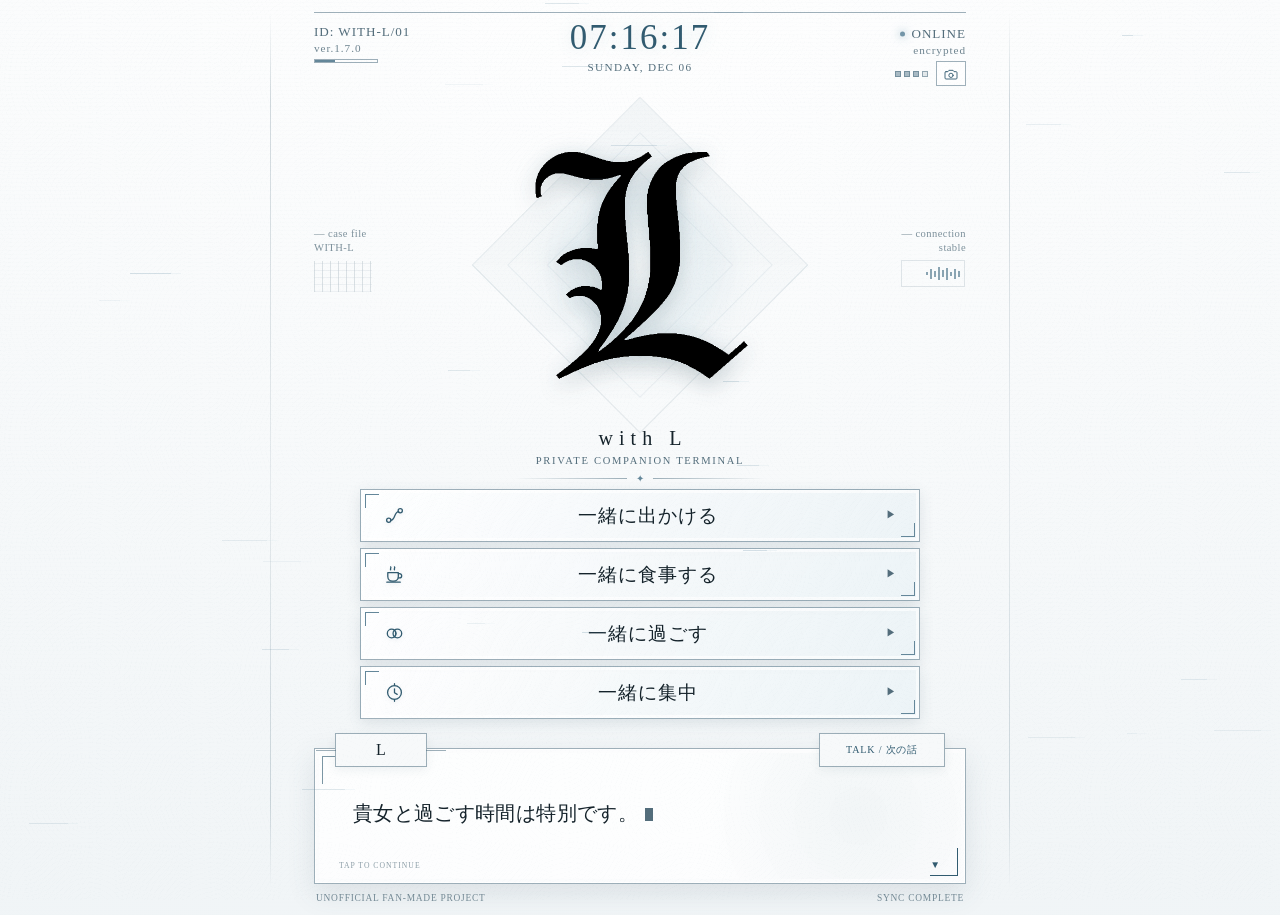
==== index.html @ 4ac09bef "Update index.html" ====
<!DOCTYPE html>
<html lang="ja">
<head>
  <meta charset="UTF-8">
  <meta name="viewport" content="width=device-width, initial-scale=1, viewport-fit=cover">
  <meta name="theme-color" content="#f5f7f8">

  <title>with L</title>
  <meta
    name="description"
    content="Lと一緒に出かけ、食事し、集中し、静かな時間を過ごすための非公式ファンメイドWebアプリです。"
  >

  <link rel="apple-touch-icon" href="./apple-touch-icon.png">
  <link rel="icon" type="image/png" href="./apple-touch-icon.png">
  <link rel="stylesheet" href="./style.css">
</head>

<body>
  <div class="screen-noise" aria-hidden="true"></div>
  <div class="scan-line" aria-hidden="true"></div>
  <div class="glitch-particles" id="glitchParticles" aria-hidden="true"></div>

  <main class="app-shell">
    <header class="top-hud" aria-label="端末情報">
      <div class="hud-block hud-left">
        <p class="hud-main">ID: WITH-L/01</p>
        <p class="hud-sub">ver.1.7.0</p>
        <div class="mini-meter" aria-hidden="true"><span></span></div>
      </div>

      <div class="clock-block">
        <time id="clock" class="clock">--:--:--</time>
        <p id="date" class="date">----</p>
      </div>

      <div class="hud-block hud-right">
        <p class="hud-main status-online">ONLINE</p>
        <p class="hud-sub">encrypted</p>
        <div class="hud-tools">
          <div class="signal-bars" aria-hidden="true">
            <span></span><span></span><span></span><span></span>
          </div>

          <button
            id="photoModeButton"
            class="photo-launch-button"
            type="button"
            aria-label="撮影用画面を開く"
            title="PHOTO MODE"
          >
            <svg viewBox="0 0 24 24" aria-hidden="true">
              <path d="M4.5 8.5h3l1.4-2h6.2l1.4 2h3a1.5 1.5 0 0 1 1.5 1.5v8a1.5 1.5 0 0 1-1.5 1.5h-15A1.5 1.5 0 0 1 3 18v-8a1.5 1.5 0 0 1 1.5-1.5Z"></path>
              <circle cx="12" cy="14" r="3.2"></circle>
            </svg>
          </button>
        </div>
      </div>
    </header>

    <section class="hero" aria-labelledby="appTitle">
      <div class="side-data left-data" aria-hidden="true">
        <p>case file</p>
        <strong>WITH-L</strong>
        <div class="data-grid"></div>
      </div>

      <div class="logo-stage">
        <div class="logo-diamond" aria-hidden="true"></div>
        <div class="logo-glow" aria-hidden="true"></div>

        <img
          id="lLogo"
          class="l-logo"
          src="./l-logo.png"
          alt="Lのロゴ"
          draggable="false"
        >

        <div class="logo-slice slice-one" aria-hidden="true"></div>
        <div class="logo-slice slice-two" aria-hidden="true"></div>
      </div>

      <div class="side-data right-data" aria-hidden="true">
        <p>connection</p>
        <strong>stable</strong>
        <div class="waveform">
          <i></i><i></i><i></i><i></i><i></i>
          <i></i><i></i><i></i><i></i>
        </div>
      </div>

      <h1 id="appTitle">with L</h1>
      <p class="tagline">PRIVATE COMPANION TERMINAL</p>

      <div class="ornament" aria-hidden="true">
        <span></span><b>✦</b><span></span>
      </div>
    </section>

    <section id="menuPanel" class="menu-panel" aria-label="過ごし方を選ぶ">
      <button class="mode-button" type="button" data-mode="outing">
        <span class="mode-icon" aria-hidden="true">
          <svg viewBox="0 0 24 24">
            <circle cx="6" cy="17" r="2.2"></circle>
            <path d="M8.2 17c4.8 0 3.2-9 8.2-9"></path>
            <circle cx="18" cy="7" r="2.2"></circle>
          </svg>
        </span>
        <span class="mode-label">一緒に出かける</span>
        <span class="mode-arrow" aria-hidden="true">▶</span>
      </button>

      <button class="mode-button" type="button" data-mode="meal">
        <span class="mode-icon" aria-hidden="true">
          <svg viewBox="0 0 24 24">
            <path d="M5 10h11v4.2A4.8 4.8 0 0 1 11.2 19H9.8A4.8 4.8 0 0 1 5 14.2Z"></path>
            <path d="M16 11h1.2a2.3 2.3 0 0 1 0 4.6H16"></path>
            <path d="M8 7c-1-1.1 1-1.8 0-3"></path>
            <path d="M12 7c-1-1.1 1-1.8 0-3"></path>
            <path d="M4 20h14"></path>
          </svg>
        </span>
        <span class="mode-label">一緒に食事する</span>
        <span class="mode-arrow" aria-hidden="true">▶</span>
      </button>

      <button class="mode-button" type="button" data-mode="together">
        <span class="mode-icon" aria-hidden="true">
          <svg viewBox="0 0 24 24">
            <circle cx="9" cy="12" r="4.5"></circle>
            <circle cx="15" cy="12" r="4.5"></circle>
            <path d="M11.5 8.3a4.5 4.5 0 0 1 0 7.4"></path>
          </svg>
        </span>
        <span class="mode-label">一緒に過ごす</span>
        <span class="mode-arrow" aria-hidden="true">▶</span>
      </button>

      <button class="mode-button" type="button" data-mode="focus">
        <span class="mode-icon" aria-hidden="true">
          <svg viewBox="0 0 24 24">
            <circle cx="12" cy="12" r="7.2"></circle>
            <path d="M12 8.2v4.1l2.8 1.7"></path>
            <path d="M12 2.8v2M12 19.2v2"></path>
          </svg>
        </span>
        <span class="mode-label">一緒に集中</span>
        <span class="mode-arrow" aria-hidden="true">▶</span>
      </button>
    </section>

    <section id="modePanel" class="mode-panel" aria-live="polite" hidden>
      <div class="mode-heading">
        <button
          id="backButton"
          class="back-button"
          type="button"
          aria-label="最初の画面へ戻る"
        >←</button>

        <div>
          <p id="modeCode" class="mode-code">SESSION</p>
          <h2 id="modeTitle">一緒に過ごす</h2>
        </div>

        <div class="elapsed-wrap">
          <span>ELAPSED</span>
          <time id="elapsedTime">00:00</time>
        </div>
      </div>

      <div id="actionButtons" class="action-grid"></div>

      <section id="focusScreen" class="focus-screen" aria-label="ポモドーロタイマー" hidden>
        <div class="focus-status">
          <span id="focusPhaseLabel">FOCUS SESSION</span>
          <span id="focusCycleLabel">CYCLE 1 / 4</span>
        </div>

        <div class="focus-cycle-dots" aria-hidden="true">
          <i></i><i></i><i></i><i></i>
        </div>

        <div class="focus-time-block">
          <time id="focusTime" datetime="PT25M">25:00</time>
          <span id="focusIntervalLabel">WORK INTERVAL</span>
        </div>

        <div class="focus-progress" aria-hidden="true">
          <span id="focusProgressBar"></span>
        </div>

        <div class="focus-controls">
          <button id="focusStartButton" class="focus-control focus-control-primary" type="button">
            START
          </button>
          <button id="focusResetButton" class="focus-control" type="button">
            RESET
          </button>
        </div>

        <p class="focus-note">25 MIN FOCUS / 5 MIN BREAK</p>
      </section>
    </section>

    <section id="dialogueWindow" class="dialogue-window" aria-live="polite">
      <div class="speaker-tab">L</div>

      <button
        id="talkButton"
        class="talk-button"
        type="button"
        aria-label="Lの次の話を聞く"
      >
        TALK / 次の話
      </button>

      <button
        id="dialogueButton"
        class="dialogue-content"
        type="button"
        aria-label="メッセージを進める"
      >
        <span id="messageText" class="message-text"></span>
        <span id="typingCursor" class="typing-cursor" aria-hidden="true"></span>
        <span class="tap-hint" aria-hidden="true">TAP TO CONTINUE</span>
        <span class="next-indicator" aria-hidden="true">▼</span>
      </button>
    </section>

    <footer class="footer-note">
      <span>UNOFFICIAL FAN-MADE PROJECT</span>
      <span id="syncText">SYNC COMPLETE</span>
    </footer>
  </main>


  <section
    id="photoScreen"
    class="photo-screen"
    role="dialog"
    aria-modal="true"
    aria-label="撮影用画面"
    hidden
  >
    <div class="photo-grain" aria-hidden="true"></div>

    <header class="photo-topbar photo-ui">
      <button
        id="photoCloseButton"
        class="photo-icon-button"
        type="button"
        aria-label="撮影用画面を閉じる"
      >
        <svg viewBox="0 0 24 24" aria-hidden="true">
          <path d="M6 6l12 12M18 6 6 18"></path>
        </svg>
      </button>

      <div class="photo-session-meta">
        <p>PHOTO SESSION</p>
      </div>

      <button
        id="photoThemeButton"
        class="photo-theme-button"
        type="button"
        aria-pressed="false"
      >
        <span id="photoThemeLabel">DARK</span>
      </button>
    </header>

    <div id="photoStage" class="photo-stage">
      <span class="photo-corner photo-corner-tl" aria-hidden="true"></span>
      <span class="photo-corner photo-corner-tr" aria-hidden="true"></span>
      <span class="photo-corner photo-corner-bl" aria-hidden="true"></span>
      <span class="photo-corner photo-corner-br" aria-hidden="true"></span>

      <p class="photo-record-code">WITH-L / VISUAL RECORD</p>

      <div id="photoDateStamp" class="photo-date-stamp" hidden>
        <time id="photoStampDate" class="photo-stamp-date">----</time>
        <time id="photoStampTime" class="photo-stamp-time">--:--:--</time>
      </div>

      <div class="photo-logo-stage">
        <div class="photo-logo-halo" aria-hidden="true"></div>
        <div class="photo-logo-diamond" aria-hidden="true"></div>

        <img
          class="photo-logo"
          src="./l-logo.png"
          alt="Lのロゴ"
          draggable="false"
        >
      </div>

      <h2 class="photo-title">with L</h2>
      <p class="photo-subtitle">PRIVATE COMPANION TERMINAL</p>

      <p id="photoMessage" class="photo-message" hidden></p>

      <div class="photo-record-footer" aria-hidden="true">
        <span>SUBJECT: L</span>
        <span>CONNECTION: STABLE</span>
      </div>
    </div>

    <div id="photoControls" class="photo-controls photo-ui">
      <div class="photo-view-switch" aria-label="撮影表示を切り替える">
        <button
          class="photo-view-button is-active"
          type="button"
          data-photo-view="logo"
          aria-pressed="true"
        >
          LOGO
        </button>

        <button
          class="photo-view-button"
          type="button"
          data-photo-view="message"
          aria-pressed="false"
        >
          MESSAGE
        </button>

        <button
          id="photoDateToggleButton"
          class="photo-view-button"
          type="button"
          aria-pressed="false"
          aria-label="撮影画面の日時表示を切り替える"
        >
          DATE
        </button>
      </div>

      <p>画面をタップすると操作表示を切り替えます</p>
    </div>
  </section>

  <script src="./script.js"></script>
</body>
</html>
---- style.css ----
:root {
  --bg: #f3f6f7;
  --surface: rgba(255, 255, 255, 0.82);
  --ink: #15232b;
  --muted: #536d7b;
  --line: rgba(72, 105, 123, 0.52);
  --line-soft: rgba(72, 105, 123, 0.20);
  --accent: #64879a;
  --accent-dark: #315b70;
  --shadow: rgba(47, 75, 89, 0.16);
  --safe-top: env(safe-area-inset-top, 0px);
  --safe-bottom: env(safe-area-inset-bottom, 0px);
  --font-ui:
    "Avenir Next",
    "Helvetica Neue",
    -apple-system,
    BlinkMacSystemFont,
    "Hiragino Kaku Gothic ProN",
    "Hiragino Sans",
    sans-serif;
  --font-jp:
    "Hiragino Mincho ProN",
    "Yu Mincho",
    "YuMincho",
    "Noto Serif JP",
    serif;
  --font-display:
    "Times New Roman",
    "Baskerville",
    Georgia,
    serif;
}

* {
  box-sizing: border-box;
}

html {
  min-height: 100%;
  background: var(--bg);
}

body {
  min-width: 320px;
  min-height: 100vh;
  min-height: 100dvh;
  margin: 0;
  overflow-x: hidden;
  color: var(--ink);
  background:
    linear-gradient(rgba(255, 255, 255, 0.70), rgba(241, 245, 247, 0.88)),
    repeating-linear-gradient(
      0deg,
      rgba(65, 103, 123, 0.035) 0,
      rgba(65, 103, 123, 0.035) 1px,
      transparent 1px,
      transparent 4px
    ),
    radial-gradient(
      circle at 50% 25%,
      #ffffff 0,
      #f7f9fa 44%,
      #edf2f4 100%
    );
  font-family: var(--font-jp);
  font-weight: 400;
  font-synthesis: none;
  font-kerning: normal;
  font-feature-settings: "palt" 1;
  -webkit-font-smoothing: antialiased;
  text-rendering: optimizeLegibility;
  -webkit-tap-highlight-color: transparent;
}

button {
  color: inherit;
  font: inherit;
}

button:focus-visible {
  outline: 2px solid var(--accent-dark);
  outline-offset: 3px;
}

[hidden] {
  display: none !important;
}

.screen-noise,
.scan-line,
.glitch-particles {
  position: fixed;
  inset: 0;
  z-index: 20;
  pointer-events: none;
}

.screen-noise {
  opacity: 0.16;
  mix-blend-mode: multiply;
  background-image:
    repeating-radial-gradient(
      circle at 20% 30%,
      rgba(50, 91, 111, 0.08) 0 0.4px,
      transparent 0.5px 4px
    ),
    repeating-radial-gradient(
      circle at 75% 65%,
      rgba(50, 91, 111, 0.06) 0 0.5px,
      transparent 0.6px 5px
    );
  background-size: 90px 90px, 120px 120px;
  animation: noiseShift 0.22s steps(2) infinite;
}

.scan-line {
  top: -22vh;
  bottom: auto;
  height: 18vh;
  opacity: 0.14;
  background: linear-gradient(
    to bottom,
    transparent,
    rgba(92, 131, 151, 0.04) 20%,
    rgba(92, 131, 151, 0.18) 52%,
    rgba(255, 255, 255, 0.38) 58%,
    transparent
  );
  animation: scan 8s linear infinite;
}

.glitch-particles span {
  position: absolute;
  top: var(--y);
  left: var(--x);
  width: var(--w);
  height: 1px;
  opacity: var(--o);
  background: rgba(81, 127, 151, 0.72);
  box-shadow: 10px 0 rgba(178, 208, 219, 0.52);
  animation: particleFlicker var(--d) steps(2) infinite;
}

.app-shell {
  position: relative;
  z-index: 1;
  display: flex;
  flex-direction: column;
  width: min(100%, 720px);
  min-height: 100vh;
  min-height: 100dvh;
  margin: 0 auto;
  padding:
    calc(12px + var(--safe-top))
    clamp(14px, 4vw, 34px)
    calc(12px + var(--safe-bottom));
}

.app-shell::before,
.app-shell::after {
  content: "";
  position: fixed;
  top: 12px;
  bottom: 12px;
  width: 1px;
  opacity: 0.46;
  background: linear-gradient(
    to bottom,
    transparent,
    var(--line) 10%,
    var(--line-soft) 55%,
    var(--line) 90%,
    transparent
  );
}

.app-shell::before {
  left: max(8px, calc(50% - 370px));
}

.app-shell::after {
  right: max(8px, calc(50% - 370px));
}

.top-hud {
  position: relative;
  display: grid;
  grid-template-columns: 1fr auto 1fr;
  align-items: start;
  gap: 10px;
  flex: 0 0 auto;
  padding: 3px 0 8px;
  border-top: 1px solid var(--line);
  font-family: var(--font-display);
}

.hud-block {
  padding-top: 8px;
  color: var(--muted);
  letter-spacing: 0.06em;
}

.hud-right {
  text-align: right;
}

.hud-main,
.hud-sub,
.date,
.tagline,
.mode-code {
  margin: 0;
}

.hud-main {
  font-size: clamp(0.67rem, 2.5vw, 0.82rem);
}

.hud-sub {
  margin-top: 2px;
  font-size: clamp(0.57rem, 2vw, 0.70rem);
  opacity: 0.84;
}

.status-online {
  position: relative;
  display: inline-block;
}

.status-online::before {
  content: "";
  position: absolute;
  top: 50%;
  left: -11px;
  width: 5px;
  height: 5px;
  border-radius: 50%;
  background: #7395a8;
  box-shadow: 0 0 8px rgba(91, 142, 169, 0.8);
  transform: translateY(-50%);
  animation: onlinePulse 1.8s ease-in-out infinite;
}

.mini-meter {
  width: 64px;
  height: 4px;
  margin-top: 5px;
  border: 1px solid var(--line);
}

.mini-meter span {
  display: block;
  width: 32%;
  height: 100%;
  background: var(--accent);
  animation: meterMove 4s ease-in-out infinite alternate;
}

.signal-bars {
  display: flex;
  justify-content: flex-end;
  gap: 3px;
  margin-top: 5px;
}

.signal-bars span {
  width: 6px;
  height: 6px;
  border: 1px solid var(--line);
  background: rgba(99, 129, 145, 0.16);
}

.signal-bars span:nth-child(-n + 3) {
  background: rgba(84, 120, 140, 0.50);
}

.clock-block {
  padding-top: 5px;
  color: var(--accent-dark);
  text-align: center;
}

.clock {
  display: block;
  font-size: clamp(1.42rem, 6.5vw, 2.18rem);
  font-variant-numeric: tabular-nums;
  letter-spacing: 0.06em;
  line-height: 1;
  text-shadow: 0 0 15px rgba(105, 148, 168, 0.22);
}

.date {
  margin-top: 5px;
  color: var(--muted);
  font-size: clamp(0.55rem, 2vw, 0.70rem);
  letter-spacing: 0.12em;
}

.hero {
  position: relative;
  flex: 0 0 auto;
  padding: 1px 0 5px;
  text-align: center;
}

.logo-stage {
  position: relative;
  display: grid;
  place-items: center;
  width: min(68vw, 340px);
  aspect-ratio: 1 / 1;
  margin: 0 auto;
}

.logo-diamond {
  position: absolute;
  width: 70%;
  height: 70%;
  border: 1px solid rgba(100, 134, 151, 0.14);
  background: linear-gradient(
    135deg,
    rgba(130, 159, 173, 0.08),
    rgba(255, 255, 255, 0.06)
  );
  transform: rotate(45deg);
  animation: diamondFloat 9s ease-in-out infinite;
}

.logo-diamond::before,
.logo-diamond::after {
  content: "";
  position: absolute;
  inset: 10%;
  border: 1px solid rgba(100, 134, 151, 0.09);
}

.logo-diamond::after {
  inset: 22%;
}

.logo-glow {
  position: absolute;
  width: 62%;
  height: 62%;
  border-radius: 50%;
  background: radial-gradient(
    circle,
    rgba(255, 255, 255, 0.96),
    rgba(191, 214, 224, 0.28) 45%,
    transparent 72%
  );
  filter: blur(12px);
  animation: glowPulse 4.8s ease-in-out infinite;
}

.l-logo {
  position: relative;
  z-index: 3;
  display: block;
  width: 74%;
  max-height: 74%;
  object-fit: contain;
  filter:
    drop-shadow(0 10px 11px rgba(43, 58, 66, 0.15))
    drop-shadow(0 0 10px rgba(113, 148, 167, 0.18));
  user-select: none;
  animation: logoFloat 6s ease-in-out infinite;
}

.logo-stage::before,
.logo-stage::after {
  content: "";
  position: absolute;
  z-index: 5;
  left: 13%;
  right: 13%;
  height: 2px;
  opacity: 0;
  background: linear-gradient(
    to right,
    transparent,
    rgba(92, 135, 157, 0.6) 18%,
    rgba(255, 255, 255, 0.9) 55%,
    rgba(92, 135, 157, 0.4) 80%,
    transparent
  );
  animation: logoGlitch 7s steps(1) infinite;
}

.logo-stage::before {
  top: 38%;
}

.logo-stage::after {
  top: 61%;
  animation-delay: 1.1s;
}

.logo-slice {
  position: absolute;
  z-index: 6;
  left: 18%;
  right: 18%;
  height: 7px;
  opacity: 0;
  background: rgba(206, 226, 234, 0.38);
  mix-blend-mode: multiply;
}

.slice-one {
  top: 43%;
  animation: sliceGlitch 6.4s steps(1) infinite;
}

.slice-two {
  top: 57%;
  animation: sliceGlitch 8.2s steps(1) 1.8s infinite;
}

.hero h1 {
  margin: -8px 0 0;
  color: var(--ink);
  font-family: var(--font-display);
  font-size: clamp(1.02rem, 4.1vw, 1.25rem);
  font-weight: 400;
  letter-spacing: 0.30em;
  text-indent: 0.30em;
}

.tagline {
  margin-top: 5px;
  color: var(--muted);
  font-family: var(--font-display);
  font-size: clamp(0.55rem, 2vw, 0.66rem);
  letter-spacing: 0.16em;
}

.ornament {
  display: flex;
  align-items: center;
  justify-content: center;
  gap: 9px;
  width: min(62%, 250px);
  margin: 7px auto 0;
  color: var(--accent);
}

.ornament span {
  flex: 1;
  height: 1px;
  background: linear-gradient(to right, transparent, var(--line));
}

.ornament span:last-child {
  background: linear-gradient(to left, transparent, var(--line));
}

.ornament b {
  font-size: 0.62rem;
  font-weight: 400;
}

.side-data {
  position: absolute;
  top: 34%;
  z-index: 4;
  color: var(--muted);
  font-family: var(--font-display);
  font-size: clamp(0.55rem, 1.7vw, 0.66rem);
  letter-spacing: 0.04em;
  text-align: left;
  opacity: 0.75;
}

.side-data p,
.side-data strong {
  margin: 0;
}

.side-data p::before {
  content: "— ";
}

.side-data strong {
  display: block;
  margin-top: 3px;
  font-weight: 400;
}

.left-data {
  left: 0;
}

.right-data {
  right: 0;
  text-align: right;
}

.data-grid {
  width: 58px;
  height: 31px;
  margin-top: 8px;
  opacity: 0.46;
  background:
    repeating-linear-gradient(
      90deg,
      var(--line) 0 1px,
      transparent 1px 8px
    ),
    repeating-linear-gradient(
      0deg,
      var(--line-soft) 0 1px,
      transparent 1px 7px
    );
}

.waveform {
  display: flex;
  align-items: center;
  justify-content: flex-end;
  gap: 2px;
  width: 64px;
  height: 27px;
  margin-top: 7px;
  padding: 4px;
  border: 1px solid var(--line-soft);
}

.waveform i {
  display: block;
  width: 2px;
  height: var(--h, 40%);
  background: var(--accent);
  animation: wave 1.8s ease-in-out infinite alternate;
}

.waveform i:nth-child(1) { --h: 18%; animation-delay: -0.8s; }
.waveform i:nth-child(2) { --h: 62%; animation-delay: -0.4s; }
.waveform i:nth-child(3) { --h: 35%; animation-delay: -1.2s; }
.waveform i:nth-child(4) { --h: 78%; animation-delay: -0.2s; }
.waveform i:nth-child(5) { --h: 42%; animation-delay: -1.5s; }
.waveform i:nth-child(6) { --h: 70%; animation-delay: -0.7s; }
.waveform i:nth-child(7) { --h: 26%; animation-delay: -1.1s; }
.waveform i:nth-child(8) { --h: 58%; animation-delay: -0.5s; }
.waveform i:nth-child(9) { --h: 32%; animation-delay: -1.4s; }

.menu-panel,
.mode-panel {
  width: min(100%, 560px);
  margin: 0 auto 10px;
}

.mode-button {
  position: relative;
  display: grid;
  grid-template-columns: 36px 1fr 20px;
  align-items: center;
  width: 100%;
  min-height: 53px;
  margin: 0 0 6px;
  padding: 8px 18px;
  overflow: hidden;
  color: var(--ink);
  border: 1px solid var(--line);
  background: linear-gradient(
    120deg,
    rgba(255, 255, 255, 0.88),
    rgba(234, 242, 246, 0.78)
  );
  box-shadow:
    0 4px 14px rgba(47, 75, 89, 0.12),
    inset 0 0 0 3px rgba(255, 255, 255, 0.60);
  cursor: pointer;
  transition:
    transform 180ms ease,
    border-color 180ms ease,
    box-shadow 180ms ease,
    background 180ms ease;
}

.mode-button::before,
.mode-button::after,
.action-button::before,
.action-button::after {
  content: "";
  position: absolute;
  width: 13px;
  height: 13px;
  pointer-events: none;
}

.mode-button::before,
.action-button::before {
  top: 4px;
  left: 4px;
  border-top: 1px solid var(--accent);
  border-left: 1px solid var(--accent);
}

.mode-button::after,
.action-button::after {
  right: 4px;
  bottom: 4px;
  border-right: 1px solid var(--accent);
  border-bottom: 1px solid var(--accent);
}

.mode-button:hover,
.mode-button:active {
  border-color: var(--accent-dark);
  background: linear-gradient(
    120deg,
    rgba(255, 255, 255, 0.98),
    rgba(221, 236, 243, 0.92)
  );
  box-shadow:
    0 7px 22px rgba(52, 85, 101, 0.18),
    inset 0 0 0 3px rgba(255, 255, 255, 0.75);
  transform: translateY(-1px);
}

.mode-button:active {
  transform: translateY(0);
}

.mode-icon {
  display: grid;
  place-items: center;
  width: 30px;
  height: 30px;
  color: var(--accent-dark);
}

.mode-icon svg {
  width: 23px;
  height: 23px;
  overflow: visible;
  fill: none;
  stroke: currentColor;
  stroke-width: 1.35;
  stroke-linecap: round;
  stroke-linejoin: round;
  vector-effect: non-scaling-stroke;
  filter: drop-shadow(0 1px 2px rgba(67, 101, 118, 0.12));
  transition:
    transform 180ms ease,
    opacity 180ms ease;
}

.mode-button:hover .mode-icon svg {
  opacity: 0.92;
  transform: translateY(-1px) scale(1.04);
}

.mode-label {
  font-family: var(--font-jp);
  font-size: clamp(1.02rem, 3.9vw, 1.18rem);
  font-weight: 400;
  letter-spacing: 0.055em;
}

.mode-arrow {
  color: var(--muted);
  font-size: 0.60rem;
  transition: transform 180ms ease;
}

.mode-button:hover .mode-arrow {
  transform: translateX(3px);
}

.mode-panel {
  animation: panelIn 260ms ease both;
}

.mode-heading {
  display: grid;
  grid-template-columns: 40px 1fr auto;
  align-items: center;
  gap: 10px;
  margin-bottom: 9px;
  padding: 8px 0 9px;
  border-top: 1px solid var(--line);
  border-bottom: 1px solid var(--line-soft);
}

.mode-heading h2 {
  margin: 2px 0 0;
  font-family: var(--font-jp);
  font-size: clamp(1.04rem, 4vw, 1.28rem);
  font-weight: 400;
  letter-spacing: 0.065em;
}

.mode-code {
  color: var(--muted);
  font-family: var(--font-display);
  font-size: 0.55rem;
  letter-spacing: 0.15em;
}

.back-button {
  width: 36px;
  height: 36px;
  color: var(--accent-dark);
  border: 1px solid var(--line);
  background: rgba(255, 255, 255, 0.72);
  cursor: pointer;
}

.elapsed-wrap {
  color: var(--muted);
  text-align: right;
}

.elapsed-wrap span,
.elapsed-wrap time {
  display: block;
}

.elapsed-wrap span {
  font-family: var(--font-display);
  font-size: 0.49rem;
  letter-spacing: 0.14em;
}

.elapsed-wrap time {
  margin-top: 3px;
  color: var(--accent-dark);
  font-family: var(--font-ui);
  font-size: 0.88rem;
  font-variant-numeric: tabular-nums;
  font-weight: 400;
  letter-spacing: 0.05em;
}

.action-grid {
  display: grid;
  grid-template-columns: repeat(2, minmax(0, 1fr));
  gap: 7px;
}

.action-button {
  position: relative;
  min-height: 48px;
  padding: 8px 9px;
  color: var(--ink);
  border: 1px solid var(--line-soft);
  background: rgba(255, 255, 255, 0.76);
  box-shadow: 0 4px 12px rgba(72, 99, 114, 0.08);
  font-family: var(--font-jp);
  font-size: clamp(0.86rem, 3.25vw, 1rem);
  font-weight: 400;
  line-height: 1.45;
  letter-spacing: 0.025em;
  cursor: pointer;
  transition:
    border-color 160ms ease,
    background 160ms ease,
    transform 160ms ease;
}

.action-button:hover,
.action-button:active {
  border-color: var(--accent);
  background: rgba(226, 239, 245, 0.94);
  transform: translateY(-1px);
}

.action-button.is-wide {
  grid-column: 1 / -1;
}

.dialogue-window {
  position: relative;
  flex: 0 0 auto;
  width: min(100%, 660px);
  min-height: 136px;
  margin: 13px auto 7px;
  padding: 4px;
  border: 1px solid var(--line);
  background: rgba(255, 255, 255, 0.70);
  box-shadow:
    0 9px 26px rgba(69, 94, 108, 0.13),
    inset 0 0 0 1px rgba(255, 255, 255, 0.80);
}

.dialogue-window::before,
.dialogue-window::after {
  content: "";
  position: absolute;
  width: 27px;
  height: 27px;
  pointer-events: none;
}

.dialogue-window::before {
  top: 7px;
  left: 7px;
  border-top: 1px solid var(--accent-dark);
  border-left: 1px solid var(--accent-dark);
}

.dialogue-window::after {
  right: 7px;
  bottom: 7px;
  border-right: 1px solid var(--accent-dark);
  border-bottom: 1px solid var(--accent-dark);
}

.speaker-tab,
.talk-button {
  position: absolute;
  z-index: 3;
  top: -16px;
  display: grid;
  place-items: center;
  height: 34px;
  color: var(--ink);
  border: 1px solid var(--line);
  background: #f7f9fa;
  box-shadow: 0 3px 9px rgba(60, 89, 104, 0.08);
}

.speaker-tab {
  left: 20px;
  width: 92px;
  font-family: var(--font-display);
  font-size: 1rem;
  letter-spacing: 0.20em;
  text-indent: 0.20em;
}

.talk-button {
  right: 20px;
  min-width: 126px;
  padding: 0 13px;
  color: var(--accent-dark);
  font-family: var(--font-display);
  font-size: 0.63rem;
  letter-spacing: 0.08em;
  cursor: pointer;
}

.talk-button:hover,
.talk-button:active {
  border-color: var(--accent-dark);
  background: #eaf2f6;
}

.speaker-tab::before,
.speaker-tab::after {
  content: "";
  position: absolute;
  top: 50%;
  width: 20px;
  height: 1px;
  background: var(--line);
}

.speaker-tab::before {
  left: -20px;
}

.speaker-tab::after {
  right: -20px;
}

.dialogue-content {
  position: relative;
  display: block;
  width: 100%;
  min-height: 126px;
  padding: 29px 34px 33px;
  color: var(--ink);
  border: 0;
  background:
    radial-gradient(
      circle at 84% 50%,
      rgba(124, 156, 171, 0.09),
      transparent 28%
    ),
    rgba(255, 255, 255, 0.36);
  text-align: left;
  cursor: pointer;
}

.message-text {
  font-family: var(--font-jp);
  font-size: clamp(1.06rem, 4.25vw, 1.24rem);
  font-weight: 400;
  line-height: 1.78;
  letter-spacing: 0.018em;
  overflow-wrap: anywhere;
}

.typing-cursor {
  display: inline-block;
  width: 0.50em;
  height: 0.84em;
  margin-left: 0.20em;
  background: var(--muted);
  vertical-align: -0.05em;
  animation: cursorBlink 0.82s steps(1) infinite;
}

.tap-hint {
  position: absolute;
  left: 20px;
  bottom: 9px;
  color: var(--muted);
  font-family: var(--font-display);
  font-size: 0.48rem;
  letter-spacing: 0.13em;
  opacity: 0.66;
}

.next-indicator {
  position: absolute;
  right: 21px;
  bottom: 9px;
  color: var(--accent-dark);
  font-size: 0.62rem;
  animation: indicatorBounce 1.5s ease-in-out infinite;
}

.footer-note {
  display: flex;
  justify-content: space-between;
  gap: 14px;
  flex: 0 0 auto;
  padding: 2px 2px 0;
  color: var(--muted);
  font-family: var(--font-display);
  font-size: clamp(0.47rem, 1.7vw, 0.59rem);
  letter-spacing: 0.08em;
  opacity: 0.78;
}

.is-glitching .l-logo {
  animation: logoHardGlitch 160ms steps(2) 1;
}

.is-glitching .dialogue-window {
  transform: translateX(1px);
  filter: contrast(1.04);
}

@keyframes noiseShift {
  0% { transform: translate(0, 0); }
  25% { transform: translate(1px, -1px); }
  50% { transform: translate(-1px, 1px); }
  75% { transform: translate(1px, 1px); }
  100% { transform: translate(0, 0); }
}

@keyframes scan {
  from { transform: translateY(0); }
  to { transform: translateY(128vh); }
}

@keyframes particleFlicker {
  0%, 14%, 55%, 100% {
    opacity: var(--o);
    transform: translateX(0);
  }
  15% {
    opacity: 0;
  }
  57% {
    opacity: calc(var(--o) * 0.25);
    transform: translateX(5px);
  }
}

@keyframes onlinePulse {
  0%, 100% {
    opacity: 0.45;
    transform: translateY(-50%) scale(0.8);
  }
  50% {
    opacity: 1;
    transform: translateY(-50%) scale(1.12);
  }
}

@keyframes meterMove {
  from { width: 20%; }
  to { width: 78%; }
}

@keyframes diamondFloat {
  0%, 100% {
    opacity: 0.68;
    transform: rotate(45deg) scale(0.98);
  }
  50% {
    opacity: 1;
    transform: rotate(45deg) scale(1.025);
  }
}

@keyframes glowPulse {
  0%, 100% {
    opacity: 0.55;
    transform: scale(0.92);
  }
  50% {
    opacity: 0.92;
    transform: scale(1.08);
  }
}

@keyframes logoFloat {
  0%, 100% { transform: translateY(0); }
  50% { transform: translateY(-5px); }
}

@keyframes logoGlitch {
  0%, 91%, 94%, 100% {
    opacity: 0;
    transform: translateX(0);
  }
  92% {
    opacity: 0.8;
    transform: translateX(-9px);
  }
  93% {
    opacity: 0.28;
    transform: translateX(10px);
  }
}

@keyframes sliceGlitch {
  0%, 84%, 87%, 100% {
    opacity: 0;
    transform: translateX(0);
  }
  85% {
    opacity: 0.9;
    transform: translateX(13px);
  }
  86% {
    opacity: 0.32;
    transform: translateX(-8px);
  }
}

@keyframes wave {
  from {
    opacity: 0.38;
    transform: scaleY(0.5);
  }
  to {
    opacity: 0.9;
    transform: scaleY(1);
  }
}

@keyframes panelIn {
  from {
    opacity: 0;
    transform: translateY(7px);
  }
  to {
    opacity: 1;
    transform: translateY(0);
  }
}

@keyframes cursorBlink {
  0%, 46% { opacity: 0.85; }
  47%, 100% { opacity: 0; }
}

@keyframes indicatorBounce {
  0%, 100% {
    opacity: 0.45;
    transform: translateY(0);
  }
  50% {
    opacity: 0.9;
    transform: translateY(3px);
  }
}

@keyframes logoHardGlitch {
  0% {
    transform: translate(0, 0);
    filter: drop-shadow(-3px 0 rgba(93, 153, 181, 0.36));
  }
  34% {
    transform: translate(-4px, 1px);
  }
  67% {
    transform: translate(4px, -1px);
    filter: drop-shadow(3px 0 rgba(163, 198, 213, 0.5));
  }
  100% {
    transform: translate(0, 0);
  }
}

@media (max-width: 600px) {
  .app-shell {
    padding-left: 13px;
    padding-right: 13px;
  }

  .logo-stage {
    width: min(66vw, 285px);
  }

  .side-data {
    top: 38%;
    opacity: 0.52;
  }

  .dialogue-content {
    padding-right: 23px;
    padding-left: 23px;
  }

  .mode-button {
    padding-right: 14px;
    padding-left: 14px;
  }
}

@media (max-width: 430px) {
  .hud-main {
    letter-spacing: 0.02em;
  }

  .clock {
    letter-spacing: 0.03em;
  }

  .side-data {
    display: none;
  }

  .action-grid {
    grid-template-columns: repeat(2, minmax(0, 1fr));
  }

  .action-button.is-wide {
    grid-column: 1 / -1;
  }

  .talk-button {
    right: 14px;
    min-width: 116px;
    padding: 0 9px;
  }

  .speaker-tab {
    left: 14px;
    width: 74px;
  }

  .footer-note {
    gap: 8px;
    font-size: 0.47rem;
  }
}

@media (max-width: 600px) and (max-height: 760px) {
  .app-shell {
    padding-top: calc(7px + var(--safe-top));
    padding-bottom: calc(7px + var(--safe-bottom));
  }

  .top-hud {
    padding-bottom: 4px;
  }

  .hud-block {
    padding-top: 5px;
  }

  .mini-meter,
  .signal-bars,
  .date {
    display: none;
  }

  .clock {
    font-size: clamp(1.25rem, 6vw, 1.62rem);
  }

  .hero {
    padding: 1px 0 4px;
  }

  .logo-stage {
    width: min(51vw, 215px);
  }

  .hero h1 {
    font-size: 0.95rem;
  }

  .tagline {
    margin-top: 3px;
    font-size: 0.50rem;
  }

  .ornament {
    margin-top: 4px;
  }

  .menu-panel,
  .mode-panel {
    margin-bottom: 5px;
  }

  .mode-button {
    min-height: 47px;
    margin-bottom: 5px;
    padding-top: 6px;
    padding-bottom: 6px;
  }

  .mode-label {
    font-size: 0.98rem;
  }

  .mode-heading {
    margin-bottom: 6px;
    padding-top: 5px;
    padding-bottom: 6px;
  }

  .action-button {
    min-height: 42px;
    padding: 6px 7px;
    font-size: 0.84rem;
  }

  .dialogue-window {
    min-height: 114px;
    margin-top: 11px;
    margin-bottom: 4px;
  }

  .dialogue-content {
    min-height: 104px;
    padding-top: 26px;
    padding-bottom: 26px;
  }

  .message-text {
    font-size: 1rem;
    line-height: 1.62;
  }

  .footer-note {
    display: none;
  }
}

@media (max-width: 360px) {
  .talk-button {
    min-width: 104px;
    font-size: 0.56rem;
  }

  .mode-label {
    font-size: 0.97rem;
    letter-spacing: 0.035em;
  }

  .message-text {
    font-size: 1rem;
  }
}



/* ========================================
   PHOTO MODE
======================================== */

body.photo-mode-active {
  overflow: hidden;
}

.hud-tools {
  display: flex;
  align-items: center;
  justify-content: flex-end;
  gap: 8px;
  margin-top: 5px;
}

.hud-tools .signal-bars {
  margin-top: 0;
}

.photo-launch-button {
  display: grid;
  place-items: center;
  width: 30px;
  height: 25px;
  padding: 0;
  color: var(--accent-dark);
  border: 1px solid var(--line);
  background: rgba(255, 255, 255, 0.58);
  cursor: pointer;
  transition:
    color 160ms ease,
    border-color 160ms ease,
    background 160ms ease,
    transform 160ms ease;
}

.photo-launch-button:hover,
.photo-launch-button:active {
  color: var(--ink);
  border-color: var(--accent-dark);
  background: rgba(229, 239, 244, 0.92);
  transform: translateY(-1px);
}

.photo-launch-button svg {
  width: 16px;
  height: 16px;
  fill: none;
  stroke: currentColor;
  stroke-width: 1.35;
  stroke-linecap: round;
  stroke-linejoin: round;
}

.photo-screen {
  --photo-bg: #f5f7f8;
  --photo-bg-soft: rgba(255, 255, 255, 0.78);
  --photo-ink: #16242c;
  --photo-muted: #627c8a;
  --photo-line: rgba(69, 106, 125, 0.50);
  --photo-line-soft: rgba(69, 106, 125, 0.18);

  position: fixed;
  inset: 0;
  z-index: 100;
  display: flex;
  flex-direction: column;
  min-width: 320px;
  min-height: 100vh;
  min-height: 100dvh;
  padding:
    calc(14px + var(--safe-top))
    clamp(14px, 4vw, 34px)
    calc(15px + var(--safe-bottom));
  overflow: hidden;
  color: var(--photo-ink);
  background:
    linear-gradient(
      rgba(255, 255, 255, 0.68),
      rgba(239, 244, 246, 0.82)
    ),
    repeating-linear-gradient(
      0deg,
      rgba(70, 108, 127, 0.04) 0,
      rgba(70, 108, 127, 0.04) 1px,
      transparent 1px,
      transparent 5px
    ),
    radial-gradient(
      circle at 50% 44%,
      #ffffff 0,
      #f7f9fa 38%,
      #edf2f4 100%
    );
  opacity: 0;
  transform: scale(1.012);
  transition:
    opacity 220ms ease,
    transform 260ms ease,
    background 240ms ease,
    color 240ms ease;
  isolation: isolate;
  touch-action: manipulation;
}

.photo-screen.is-open {
  opacity: 1;
  transform: scale(1);
}

.photo-screen.is-dark {
  --photo-bg: #090c0e;
  --photo-bg-soft: rgba(12, 17, 20, 0.82);
  --photo-ink: #eef4f6;
  --photo-muted: #92a9b5;
  --photo-line: rgba(158, 190, 205, 0.54);
  --photo-line-soft: rgba(158, 190, 205, 0.18);

  background:
    linear-gradient(
      rgba(6, 9, 11, 0.78),
      rgba(10, 14, 17, 0.90)
    ),
    repeating-linear-gradient(
      0deg,
      rgba(171, 204, 219, 0.045) 0,
      rgba(171, 204, 219, 0.045) 1px,
      transparent 1px,
      transparent 5px
    ),
    radial-gradient(
      circle at 50% 44%,
      #1d272c 0,
      #10171a 40%,
      #07090a 100%
    );
}

.photo-grain {
  position: absolute;
  inset: 0;
  z-index: -1;
  opacity: 0.17;
  pointer-events: none;
  mix-blend-mode: multiply;
  background-image:
    repeating-radial-gradient(
      circle at 25% 35%,
      rgba(61, 98, 117, 0.10) 0 0.4px,
      transparent 0.5px 4px
    ),
    repeating-radial-gradient(
      circle at 72% 68%,
      rgba(61, 98, 117, 0.07) 0 0.5px,
      transparent 0.6px 5px
    );
  background-size: 95px 95px, 125px 125px;
}

.photo-screen.is-dark .photo-grain {
  opacity: 0.23;
  mix-blend-mode: screen;
}

.photo-ui {
  transition:
    opacity 220ms ease,
    transform 220ms ease;
}

.photo-screen.controls-hidden .photo-ui {
  opacity: 0;
  pointer-events: none;
}

.photo-screen.controls-hidden .photo-topbar {
  transform: translateY(-12px);
}

.photo-screen.controls-hidden .photo-controls {
  transform: translateY(12px);
}

.photo-topbar {
  position: relative;
  z-index: 4;
  display: grid;
  grid-template-columns: 42px 1fr 64px;
  align-items: center;
  gap: 10px;
  flex: 0 0 auto;
  min-height: 46px;
  padding-bottom: 8px;
  border-bottom: 1px solid var(--photo-line-soft);
}

.photo-icon-button,
.photo-theme-button,
.photo-view-button {
  color: var(--photo-ink);
  border: 1px solid var(--photo-line);
  background: var(--photo-bg-soft);
  cursor: pointer;
  transition:
    border-color 160ms ease,
    background 160ms ease,
    transform 160ms ease;
}

.photo-icon-button:hover,
.photo-icon-button:active,
.photo-theme-button:hover,
.photo-theme-button:active,
.photo-view-button:hover,
.photo-view-button:active {
  border-color: var(--photo-ink);
  background: rgba(215, 229, 235, 0.76);
  transform: translateY(-1px);
}

.photo-screen.is-dark .photo-icon-button:hover,
.photo-screen.is-dark .photo-icon-button:active,
.photo-screen.is-dark .photo-theme-button:hover,
.photo-screen.is-dark .photo-theme-button:active,
.photo-screen.is-dark .photo-view-button:hover,
.photo-screen.is-dark .photo-view-button:active {
  background: rgba(112, 145, 160, 0.22);
}

.photo-icon-button {
  display: grid;
  place-items: center;
  width: 38px;
  height: 36px;
  padding: 0;
}

.photo-icon-button svg {
  width: 18px;
  height: 18px;
  fill: none;
  stroke: currentColor;
  stroke-width: 1.35;
  stroke-linecap: round;
}

.photo-session-meta {
  text-align: center;
}

.photo-session-meta p {
  margin: 0;
  font-family: var(--font-display);
  font-size: clamp(0.64rem, 2.5vw, 0.78rem);
  letter-spacing: 0.20em;
}

.photo-session-meta div {
  display: flex;
  justify-content: center;
  gap: 9px;
  color: var(--photo-muted);
  font-family: var(--font-display);
  font-size: clamp(0.54rem, 2vw, 0.66rem);
  letter-spacing: 0.10em;
}

.photo-theme-button {
  justify-self: end;
  width: 60px;
  height: 32px;
  padding: 0 7px;
  font-family: var(--font-display);
  font-size: 0.62rem;
  letter-spacing: 0.12em;
}

.photo-stage {
  position: relative;
  display: flex;
  flex: 1 1 auto;
  flex-direction: column;
  align-items: center;
  justify-content: center;
  min-height: 0;
  margin: 10px 0;
  padding: clamp(22px, 5vh, 48px) 18px;
  border: 1px solid var(--photo-line-soft);
  text-align: center;
}

.photo-stage::before,
.photo-stage::after {
  content: "";
  position: absolute;
  left: 8%;
  right: 8%;
  height: 1px;
  background: linear-gradient(
    to right,
    transparent,
    var(--photo-line-soft),
    transparent
  );
}

.photo-stage::before {
  top: 13%;
}

.photo-stage::after {
  bottom: 13%;
}

.photo-corner {
  position: absolute;
  width: 34px;
  height: 34px;
  pointer-events: none;
}

.photo-corner-tl {
  top: 8px;
  left: 8px;
  border-top: 1px solid var(--photo-line);
  border-left: 1px solid var(--photo-line);
}

.photo-corner-tr {
  top: 8px;
  right: 8px;
  border-top: 1px solid var(--photo-line);
  border-right: 1px solid var(--photo-line);
}

.photo-corner-bl {
  bottom: 8px;
  left: 8px;
  border-bottom: 1px solid var(--photo-line);
  border-left: 1px solid var(--photo-line);
}

.photo-corner-br {
  right: 8px;
  bottom: 8px;
  border-right: 1px solid var(--photo-line);
  border-bottom: 1px solid var(--photo-line);
}

.photo-record-code {
  position: absolute;
  top: 14px;
  left: 50%;
  margin: 0;
  color: var(--photo-muted);
  font-family: var(--font-display);
  font-size: clamp(0.48rem, 1.8vw, 0.60rem);
  letter-spacing: 0.18em;
  transform: translateX(-50%);
  white-space: nowrap;
}



.photo-date-stamp {
  position: relative;
  z-index: 3;
  display: flex;
  flex: 0 0 auto;
  flex-direction: column;
  align-items: center;
  justify-content: center;
  min-height: 56px;
  margin: 4px 0 -8px;
  color: var(--photo-ink);
  font-family: var(--font-display);
  line-height: 1;
  text-align: center;
  text-shadow: 0 0 16px rgba(99, 139, 159, 0.16);
  animation: photoDateEnter 260ms ease both;
}

.photo-date-stamp::before,
.photo-date-stamp::after {
  content: "";
  position: absolute;
  top: 50%;
  width: clamp(38px, 11vw, 90px);
  height: 1px;
  background: linear-gradient(
    to right,
    transparent,
    var(--photo-line)
  );
}

.photo-date-stamp::before {
  right: calc(100% + 15px);
}

.photo-date-stamp::after {
  left: calc(100% + 15px);
  transform: scaleX(-1);
}

.photo-stamp-date,
.photo-stamp-time {
  display: block;
  font-variant-numeric: tabular-nums;
}

.photo-stamp-date {
  color: var(--photo-muted);
  font-size: clamp(0.58rem, 2.3vw, 0.76rem);
  letter-spacing: 0.15em;
}

.photo-stamp-time {
  margin-top: 6px;
  font-size: clamp(1.40rem, 6.2vw, 2.15rem);
  letter-spacing: 0.10em;
}

.photo-screen.is-date-visible .photo-logo-stage {
  width: min(76vw, 520px);
}

.photo-screen.is-message.is-date-visible .photo-logo-stage {
  width: min(58vw, 390px);
}


.photo-logo-stage {
  position: relative;
  display: grid;
  place-items: center;
  width: min(82vw, 560px);
  max-height: 58vh;
  aspect-ratio: 1 / 1;
  transition:
    width 260ms ease,
    transform 260ms ease;
}

.photo-logo-halo {
  position: absolute;
  width: 72%;
  height: 72%;
  border-radius: 50%;
  background: radial-gradient(
    circle,
    rgba(255, 255, 255, 0.96),
    rgba(184, 211, 223, 0.28) 46%,
    transparent 72%
  );
  filter: blur(16px);
}

.photo-screen.is-dark .photo-logo-halo {
  background: radial-gradient(
    circle,
    rgba(103, 140, 158, 0.18),
    rgba(54, 84, 98, 0.10) 46%,
    transparent 72%
  );
}

.photo-logo-diamond {
  position: absolute;
  width: 67%;
  height: 67%;
  border: 1px solid var(--photo-line-soft);
  transform: rotate(45deg);
}

.photo-logo-diamond::before,
.photo-logo-diamond::after {
  content: "";
  position: absolute;
  inset: 12%;
  border: 1px solid var(--photo-line-soft);
}

.photo-logo-diamond::after {
  inset: 26%;
}

.photo-logo {
  position: relative;
  z-index: 2;
  width: 78%;
  max-height: 78%;
  object-fit: contain;
  user-select: none;
  mix-blend-mode: multiply;
  filter:
    drop-shadow(0 16px 20px rgba(30, 46, 55, 0.16))
    drop-shadow(0 0 11px rgba(104, 143, 163, 0.18));
  animation: photoLogoEnter 520ms cubic-bezier(.22, .76, .34, 1) both;
}

.photo-screen.is-dark .photo-logo {
  mix-blend-mode: screen;
  filter:
    invert(1)
    brightness(1.35)
    drop-shadow(0 16px 23px rgba(0, 0, 0, 0.34))
    drop-shadow(0 0 18px rgba(125, 172, 193, 0.24));
}

.photo-title {
  margin: -2.5vh 0 0;
  font-family: var(--font-display);
  font-size: clamp(1.08rem, 4.8vw, 1.55rem);
  font-weight: 400;
  letter-spacing: 0.34em;
  text-indent: 0.34em;
}

.photo-subtitle {
  margin: 7px 0 0;
  color: var(--photo-muted);
  font-family: var(--font-display);
  font-size: clamp(0.49rem, 2vw, 0.64rem);
  letter-spacing: 0.19em;
}

.photo-message {
  width: min(90%, 580px);
  min-height: 3.4em;
  margin: 20px auto 0;
  font-family: var(--font-jp);
  font-size: clamp(1.02rem, 4.2vw, 1.32rem);
  font-weight: 400;
  line-height: 1.75;
  letter-spacing: 0.03em;
  text-wrap: balance;
}

.photo-screen.is-message .photo-logo-stage {
  width: min(64vw, 430px);
  transform: translateY(-1.5vh);
}

.photo-screen.is-message .photo-title {
  margin-top: -3.5vh;
}

.photo-record-footer {
  position: absolute;
  right: 18px;
  bottom: 14px;
  left: 18px;
  display: flex;
  justify-content: space-between;
  gap: 16px;
  color: var(--photo-muted);
  font-family: var(--font-display);
  font-size: clamp(0.45rem, 1.7vw, 0.58rem);
  letter-spacing: 0.10em;
}

.photo-controls {
  position: relative;
  z-index: 4;
  flex: 0 0 auto;
  text-align: center;
}

.photo-view-switch {
  display: grid;
  grid-template-columns: repeat(3, minmax(0, 1fr));
  width: min(100%, 430px);
  margin: 0 auto;
  border: 1px solid var(--photo-line-soft);
}

.photo-view-button {
  min-height: 38px;
  padding: 7px 12px;
  border-top: 0;
  border-bottom: 0;
  border-left: 0;
  font-family: var(--font-display);
  font-size: 0.67rem;
  letter-spacing: 0.14em;
}

.photo-view-button:last-child {
  border-right: 0;
}

.photo-view-button.is-active {
  color: var(--photo-bg);
  background: var(--photo-ink);
}

.photo-screen.is-dark .photo-view-button.is-active {
  color: #091014;
  background: #edf4f7;
}

.photo-controls > p {
  margin: 7px 0 0;
  color: var(--photo-muted);
  font-size: 0.61rem;
  letter-spacing: 0.05em;
}



@keyframes photoDateEnter {
  from {
    opacity: 0;
    transform: translateY(5px);
  }
  to {
    opacity: 1;
    transform: translateY(0);
  }
}


@keyframes photoLogoEnter {
  from {
    opacity: 0;
    transform: translateY(12px) scale(0.965);
    filter:
      blur(3px)
      drop-shadow(0 16px 20px rgba(30, 46, 55, 0.08));
  }
  to {
    opacity: 1;
    transform: translateY(0) scale(1);
  }
}

@media (max-width: 430px) {
  .photo-screen {
    padding-right: 11px;
    padding-left: 11px;
  }

  .photo-stage {
    margin-top: 7px;
    margin-bottom: 7px;
    padding-right: 12px;
    padding-left: 12px;
  }

  .photo-logo-stage {
    width: min(88vw, 390px);
  }

  .photo-screen.is-date-visible .photo-logo-stage {
    width: min(78vw, 345px);
  }

  .photo-screen.is-message.is-date-visible .photo-logo-stage {
    width: min(60vw, 265px);
  }

  .photo-date-stamp {
    margin-bottom: -5px;
  }

  .photo-screen.is-message .photo-logo-stage {
    width: min(68vw, 300px);
  }

  .photo-record-footer {
    right: 12px;
    left: 12px;
  }
}

@media (max-height: 720px) and (orientation: portrait) {
  .photo-screen {
    padding-top: calc(8px + var(--safe-top));
    padding-bottom: calc(8px + var(--safe-bottom));
  }

  .photo-topbar {
    min-height: 40px;
    padding-bottom: 5px;
  }

  .photo-stage {
    margin: 6px 0;
    padding-top: 22px;
    padding-bottom: 22px;
  }

  .photo-logo-stage {
    width: min(64vw, 270px);
    max-height: 46vh;
  }

  .photo-screen.is-message .photo-logo-stage {
    width: min(52vw, 220px);
  }

  .photo-screen.is-date-visible .photo-logo-stage {
    width: min(57vw, 240px);
  }

  .photo-screen.is-message.is-date-visible .photo-logo-stage {
    width: min(46vw, 195px);
  }

  .photo-date-stamp {
    min-height: 42px;
    margin: 0 0 -5px;
  }

  .photo-stamp-date {
    font-size: 0.52rem;
  }

  .photo-stamp-time {
    margin-top: 4px;
    font-size: 1.22rem;
  }

  .photo-title {
    margin-top: -2vh;
  }

  .photo-message {
    margin-top: 10px;
    font-size: 0.98rem;
    line-height: 1.58;
  }

  .photo-controls > p {
    display: none;
  }
}

@media (orientation: landscape) and (max-height: 560px) {
  .photo-screen {
    padding-top: calc(8px + var(--safe-top));
    padding-bottom: calc(8px + var(--safe-bottom));
  }

  .photo-stage {
    display: grid;
    grid-template-columns: minmax(180px, 0.85fr) minmax(220px, 1.15fr);
    grid-template-rows: auto auto auto;
    column-gap: 22px;
    align-content: center;
    padding: 20px 42px;
  }

  .photo-record-code {
    grid-column: 1 / -1;
  }

  .photo-date-stamp {
    grid-column: 1;
    grid-row: 1;
    min-height: 34px;
    margin: 0 0 -6px;
  }

  .photo-date-stamp::before,
  .photo-date-stamp::after {
    display: none;
  }

  .photo-stamp-date {
    font-size: 0.48rem;
  }

  .photo-stamp-time {
    margin-top: 3px;
    font-size: 1.08rem;
  }

  .photo-logo-stage {
    grid-column: 1;
    grid-row: 1 / 4;
    width: min(42vh, 300px);
    max-height: 42vh;
  }

  .photo-screen.is-date-visible .photo-logo-stage {
    grid-row: 2 / 5;
    width: min(36vh, 255px);
  }

  .photo-title,
  .photo-subtitle,
  .photo-message {
    grid-column: 2;
  }

  .photo-title {
    align-self: end;
    margin: 0;
  }

  .photo-subtitle {
    align-self: start;
  }

  .photo-message {
    align-self: start;
    width: 100%;
    margin-top: 12px;
  }

  .photo-screen.is-message .photo-logo-stage {
    width: min(38vh, 250px);
    transform: none;
  }

  .photo-screen.is-message.is-date-visible .photo-logo-stage {
    width: min(32vh, 220px);
  }

  .photo-screen.is-message .photo-title {
    margin: 0;
  }
}


@media (prefers-reduced-motion: reduce) {
  *,
  *::before,
  *::after {
    scroll-behavior: auto !important;
    animation-duration: 0.001ms !important;
    animation-iteration-count: 1 !important;
  }
}
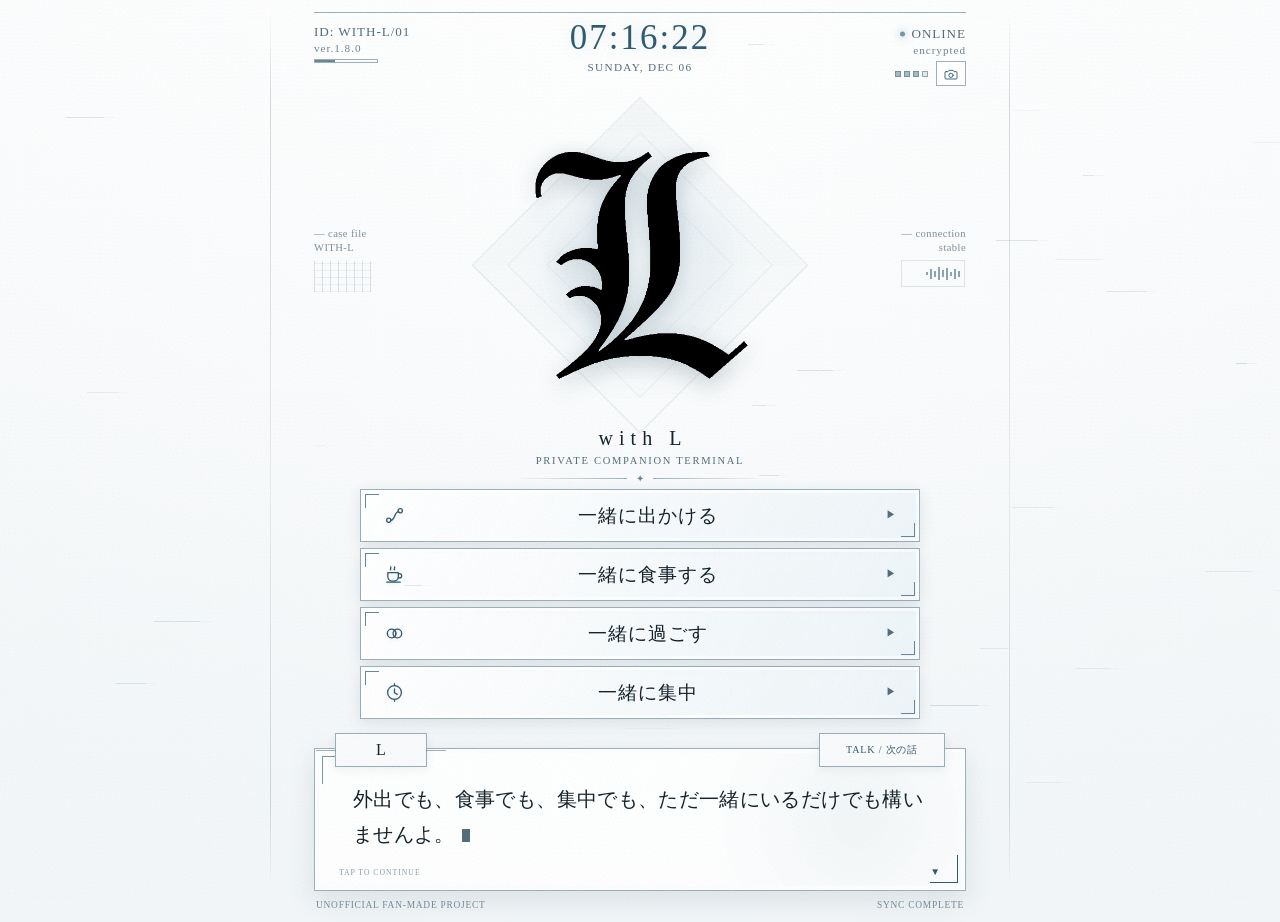
==== commit 1e399d6f: "Update index.html" ====
--- a/index.html
+++ b/index.html
@@ -25,7 +25,7 @@
     <header class="top-hud" aria-label="端末情報">
       <div class="hud-block hud-left">
         <p class="hud-main">ID: WITH-L/01</p>
-        <p class="hud-sub">ver.1.7.0</p>
+        <p class="hud-sub">ver.1.8.0</p>
         <div class="mini-meter" aria-hidden="true"><span></span></div>
       </div>
 
@@ -172,7 +172,50 @@
 
       <div id="actionButtons" class="action-grid"></div>
 
-      <section id="focusScreen" class="focus-screen" aria-label="ポモドーロタイマー" hidden>
+      <section id="focusScreen" class="focus-screen" aria-label="集中タイマー" hidden>
+        <div class="focus-type-switch" role="group" aria-label="タイマーの種類">
+          <button
+            class="focus-type-button is-active"
+            type="button"
+            data-focus-timer-mode="pomodoro"
+            aria-pressed="true"
+          >POMODORO</button>
+          <button
+            class="focus-type-button"
+            type="button"
+            data-focus-timer-mode="custom"
+            aria-pressed="false"
+          >CUSTOM</button>
+        </div>
+
+        <div id="focusCustomSetup" class="focus-custom-setup" hidden>
+          <label>
+            <span>MIN</span>
+            <input
+              id="focusCustomMinutes"
+              type="number"
+              inputmode="numeric"
+              min="0"
+              max="180"
+              value="45"
+              aria-label="カスタムタイマーの分"
+            >
+          </label>
+          <b aria-hidden="true">:</b>
+          <label>
+            <span>SEC</span>
+            <input
+              id="focusCustomSeconds"
+              type="number"
+              inputmode="numeric"
+              min="0"
+              max="59"
+              value="00"
+              aria-label="カスタムタイマーの秒"
+            >
+          </label>
+        </div>
+
         <div class="focus-status">
           <span id="focusPhaseLabel">FOCUS SESSION</span>
           <span id="focusCycleLabel">CYCLE 1 / 4</span>
@@ -200,7 +243,7 @@
           </button>
         </div>
 
-        <p class="focus-note">25 MIN FOCUS / 5 MIN BREAK</p>
+        <p id="focusNote" class="focus-note">25 MIN FOCUS / 5 MIN BREAK</p>
       </section>
     </section>
 
--- a/style.css
+++ b/style.css
@@ -771,6 +771,188 @@
   grid-column: 1 / -1;
 }
 
+.focus-screen {
+  position: relative;
+  min-height: 226px;
+  padding: 16px 18px 14px;
+  overflow: hidden;
+  border: 1px solid var(--line);
+  background:
+    linear-gradient(
+      145deg,
+      rgba(255, 255, 255, 0.86),
+      rgba(231, 240, 244, 0.72)
+    );
+  box-shadow:
+    0 8px 22px rgba(49, 76, 90, 0.10),
+    inset 0 0 0 3px rgba(255, 255, 255, 0.55);
+  animation: panelIn 260ms ease both;
+}
+
+.focus-screen::before,
+.focus-screen::after {
+  content: "";
+  position: absolute;
+  width: 28px;
+  height: 28px;
+  pointer-events: none;
+}
+
+.focus-screen::before {
+  top: 6px;
+  left: 6px;
+  border-top: 1px solid var(--accent);
+  border-left: 1px solid var(--accent);
+}
+
+.focus-screen::after {
+  right: 6px;
+  bottom: 6px;
+  border-right: 1px solid var(--accent);
+  border-bottom: 1px solid var(--accent);
+}
+
+.focus-status {
+  display: flex;
+  align-items: center;
+  justify-content: space-between;
+  gap: 14px;
+  color: var(--muted);
+  font-family: var(--font-display);
+  font-size: 0.52rem;
+  letter-spacing: 0.15em;
+}
+
+.focus-cycle-dots {
+  display: flex;
+  justify-content: center;
+  gap: 8px;
+  margin: 12px 0 5px;
+}
+
+.focus-cycle-dots i {
+  width: 18px;
+  height: 2px;
+  background: rgba(103, 135, 150, 0.18);
+  transition:
+    background 180ms ease,
+    box-shadow 180ms ease,
+    transform 180ms ease;
+}
+
+.focus-cycle-dots i.is-active {
+  background: var(--accent-dark);
+  box-shadow: 0 0 8px rgba(83, 126, 146, 0.22);
+  transform: scaleX(1.12);
+}
+
+.focus-cycle-dots i.is-complete {
+  background: rgba(83, 126, 146, 0.52);
+}
+
+.focus-time-block {
+  display: grid;
+  place-items: center;
+  min-height: 91px;
+  padding: 5px 0 7px;
+  text-align: center;
+}
+
+.focus-time-block time {
+  color: var(--accent-dark);
+  font-family: var(--font-ui);
+  font-size: clamp(3rem, 14vw, 4.65rem);
+  font-weight: 300;
+  font-variant-numeric: tabular-nums;
+  letter-spacing: 0.035em;
+  line-height: 0.95;
+  text-shadow: 0 0 16px rgba(87, 128, 147, 0.08);
+}
+
+.focus-time-block span {
+  margin-top: 8px;
+  color: var(--muted);
+  font-family: var(--font-display);
+  font-size: 0.49rem;
+  letter-spacing: 0.18em;
+}
+
+.focus-progress {
+  height: 2px;
+  margin: 2px 0 13px;
+  overflow: hidden;
+  background: rgba(103, 135, 150, 0.13);
+}
+
+.focus-progress span {
+  display: block;
+  width: 100%;
+  height: 100%;
+  background: var(--accent-dark);
+  box-shadow: 0 0 7px rgba(83, 126, 146, 0.22);
+  transform: scaleX(0);
+  transform-origin: left center;
+  transition: transform 250ms linear;
+}
+
+.focus-controls {
+  display: grid;
+  grid-template-columns: minmax(0, 1.45fr) minmax(0, 0.8fr);
+  gap: 7px;
+}
+
+.focus-control {
+  min-height: 42px;
+  color: var(--muted);
+  border: 1px solid var(--line-soft);
+  background: rgba(255, 255, 255, 0.70);
+  font-family: var(--font-display);
+  font-size: 0.61rem;
+  letter-spacing: 0.15em;
+  cursor: pointer;
+  transition:
+    color 160ms ease,
+    border-color 160ms ease,
+    background 160ms ease,
+    transform 160ms ease;
+}
+
+.focus-control:hover,
+.focus-control:active {
+  color: var(--accent-dark);
+  border-color: var(--accent);
+  background: rgba(229, 239, 244, 0.92);
+  transform: translateY(-1px);
+}
+
+.focus-control-primary {
+  color: var(--accent-dark);
+  border-color: rgba(94, 135, 153, 0.34);
+  background: rgba(225, 237, 243, 0.82);
+}
+
+.focus-note {
+  margin: 10px 0 0;
+  color: rgba(89, 117, 130, 0.68);
+  font-family: var(--font-display);
+  font-size: 0.46rem;
+  letter-spacing: 0.14em;
+  text-align: center;
+}
+
+.focus-screen.is-break .focus-time-block time {
+  opacity: 0.76;
+}
+
+.focus-screen.is-break .focus-progress span {
+  opacity: 0.66;
+}
+
+.focus-screen.is-complete .focus-time-block time {
+  font-size: clamp(2.15rem, 9vw, 3rem);
+  letter-spacing: 0.08em;
+}
+
 .dialogue-window {
   position: relative;
   flex: 0 0 auto;
@@ -1144,6 +1326,23 @@
     grid-template-columns: repeat(2, minmax(0, 1fr));
   }
 
+  .focus-screen {
+    min-height: 218px;
+    padding: 14px 14px 12px;
+  }
+
+  .focus-time-block {
+    min-height: 87px;
+  }
+
+  .focus-time-block time {
+    font-size: clamp(2.8rem, 16vw, 4rem);
+  }
+
+  .focus-controls {
+    grid-template-columns: minmax(0, 1.35fr) minmax(0, 0.85fr);
+  }
+
   .action-button.is-wide {
     grid-column: 1 / -1;
   }
@@ -1236,6 +1435,39 @@
     min-height: 42px;
     padding: 6px 7px;
     font-size: 0.84rem;
+  }
+
+  .focus-screen {
+    min-height: 196px;
+    padding-top: 11px;
+    padding-bottom: 10px;
+  }
+
+  .focus-cycle-dots {
+    margin-top: 8px;
+    margin-bottom: 2px;
+  }
+
+  .focus-time-block {
+    min-height: 72px;
+    padding-top: 2px;
+    padding-bottom: 4px;
+  }
+
+  .focus-time-block time {
+    font-size: clamp(2.55rem, 13vw, 3.55rem);
+  }
+
+  .focus-progress {
+    margin-bottom: 9px;
+  }
+
+  .focus-control {
+    min-height: 37px;
+  }
+
+  .focus-note {
+    margin-top: 7px;
   }
 
   .dialogue-window {
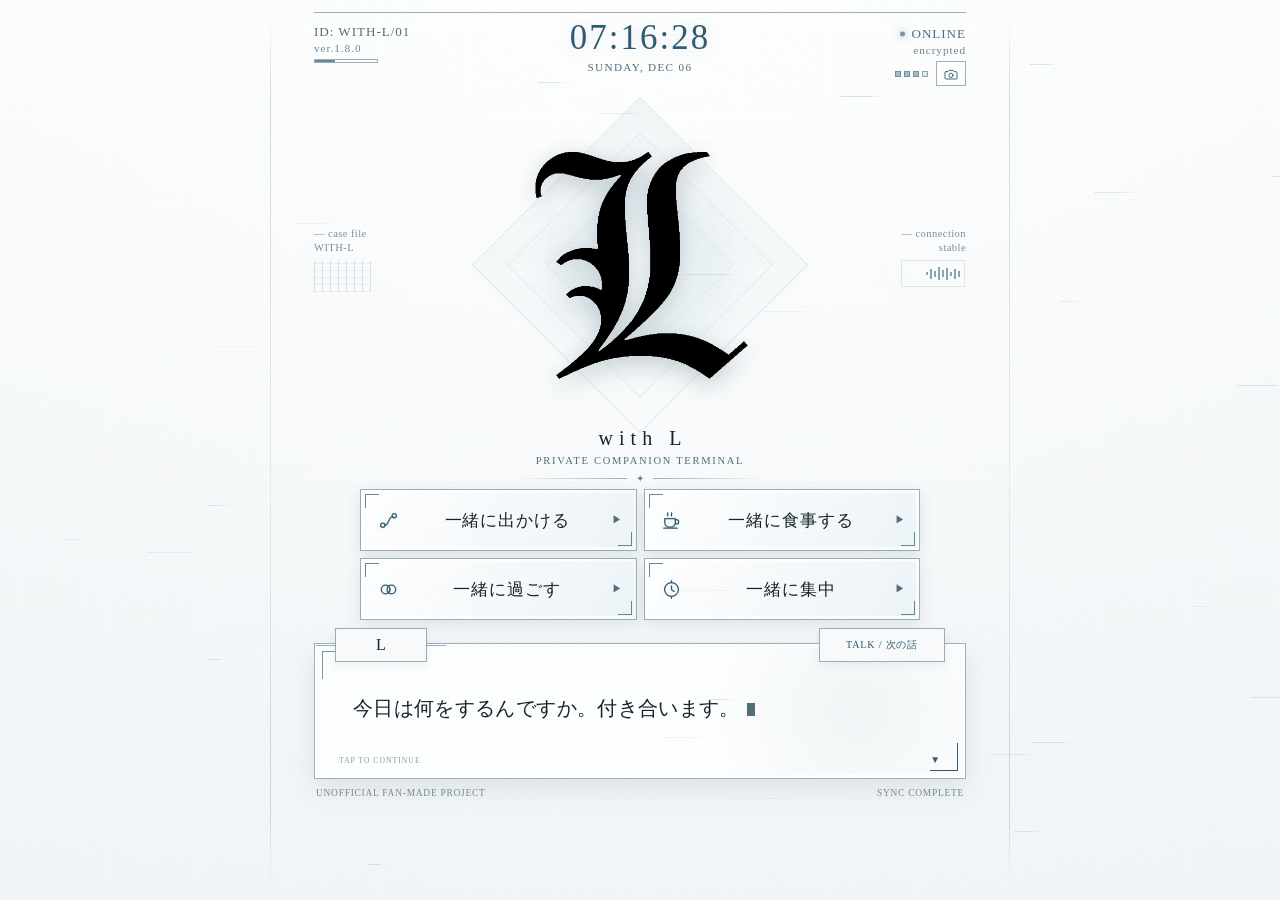
==== commit 9e11b567: "Update index.html" ====
--- a/index.html
+++ b/index.html
@@ -1,6 +1,17 @@
 <!DOCTYPE html>
 <html lang="ja">
 <head>
+
+<!-- Google tag (gtag.js) -->
+<script async src="https://www.googletagmanager.com/gtag/js?id=G-DSW4MWCHRL"></script>
+<script>
+  window.dataLayer = window.dataLayer || [];
+  function gtag(){dataLayer.push(arguments);}
+  gtag('js', new Date());
+
+  gtag('config', 'G-DSW4MWCHRL');
+</script>
+  
   <meta charset="UTF-8">
   <meta name="viewport" content="width=device-width, initial-scale=1, viewport-fit=cover">
   <meta name="theme-color" content="#f5f7f8">
--- a/style.css
+++ b/style.css
@@ -550,15 +550,21 @@
   margin: 0 auto 10px;
 }
 
+.menu-panel {
+  display: grid;
+  grid-template-columns: repeat(2, minmax(0, 1fr));
+  gap: 7px;
+}
+
 .mode-button {
   position: relative;
   display: grid;
-  grid-template-columns: 36px 1fr 20px;
+  grid-template-columns: 32px minmax(0, 1fr) 14px;
   align-items: center;
   width: 100%;
-  min-height: 53px;
-  margin: 0 0 6px;
-  padding: 8px 18px;
+  min-height: 62px;
+  margin: 0;
+  padding: 8px 12px;
   overflow: hidden;
   color: var(--ink);
   border: 1px solid var(--line);
@@ -654,7 +660,7 @@
 
 .mode-label {
   font-family: var(--font-jp);
-  font-size: clamp(1.02rem, 3.9vw, 1.18rem);
+  font-size: clamp(0.88rem, 3.2vw, 1.05rem);
   font-weight: 400;
   letter-spacing: 0.055em;
 }
@@ -773,7 +779,7 @@
 
 .focus-screen {
   position: relative;
-  min-height: 226px;
+  min-height: 270px;
   padding: 16px 18px 14px;
   overflow: hidden;
   border: 1px solid var(--line);
@@ -810,6 +816,108 @@
   bottom: 6px;
   border-right: 1px solid var(--accent);
   border-bottom: 1px solid var(--accent);
+}
+
+.focus-type-switch {
+  display: grid;
+  grid-template-columns: repeat(2, minmax(0, 1fr));
+  margin-bottom: 14px;
+  padding: 3px;
+  border: 1px solid var(--line-soft);
+  background: rgba(224, 236, 242, 0.46);
+}
+
+.focus-type-button {
+  min-height: 31px;
+  color: rgba(86, 115, 129, 0.66);
+  border: 0;
+  background: transparent;
+  font-family: var(--font-display);
+  font-size: 0.52rem;
+  letter-spacing: 0.14em;
+  cursor: pointer;
+  transition:
+    color 160ms ease,
+    background 160ms ease,
+    box-shadow 160ms ease;
+}
+
+.focus-type-button.is-active {
+  color: var(--accent-dark);
+  background: rgba(255, 255, 255, 0.78);
+  box-shadow:
+    0 2px 7px rgba(55, 84, 98, 0.10),
+    inset 0 0 0 1px rgba(104, 138, 154, 0.12);
+}
+
+.focus-type-button:disabled {
+  cursor: default;
+  opacity: 0.54;
+}
+
+.focus-custom-setup {
+  display: grid;
+  grid-template-columns: minmax(0, 1fr) auto minmax(0, 1fr);
+  align-items: end;
+  gap: 10px;
+  margin: -2px 0 14px;
+  padding: 9px 14px 10px;
+  border-top: 1px solid var(--line-soft);
+  border-bottom: 1px solid var(--line-soft);
+}
+
+.focus-custom-setup label {
+  display: grid;
+  gap: 4px;
+  text-align: center;
+}
+
+.focus-custom-setup label span {
+  color: var(--muted);
+  font-family: var(--font-display);
+  font-size: 0.45rem;
+  letter-spacing: 0.16em;
+}
+
+.focus-custom-setup input {
+  width: 100%;
+  min-width: 0;
+  padding: 2px 4px;
+  color: var(--accent-dark);
+  border: 0;
+  border-bottom: 1px solid rgba(94, 135, 153, 0.26);
+  outline: 0;
+  background: transparent;
+  font-family: var(--font-ui);
+  font-size: 1.35rem;
+  font-weight: 300;
+  font-variant-numeric: tabular-nums;
+  letter-spacing: 0.05em;
+  text-align: center;
+  appearance: textfield;
+}
+
+.focus-custom-setup input::-webkit-inner-spin-button,
+.focus-custom-setup input::-webkit-outer-spin-button {
+  margin: 0;
+  appearance: none;
+}
+
+.focus-custom-setup input:focus {
+  border-bottom-color: var(--accent-dark);
+  box-shadow: 0 4px 7px -7px rgba(83, 126, 146, 0.45);
+}
+
+.focus-custom-setup input:disabled {
+  opacity: 0.52;
+}
+
+.focus-custom-setup b {
+  padding-bottom: 3px;
+  color: var(--muted);
+  font-family: var(--font-ui);
+  font-size: 1.25rem;
+  font-weight: 300;
 }
 
 .focus-status {
@@ -1327,8 +1435,19 @@
   }
 
   .focus-screen {
-    min-height: 218px;
-    padding: 14px 14px 12px;
+    min-height: 256px;
+    padding: 13px 12px 12px;
+  }
+
+  .focus-type-switch {
+    margin-bottom: 11px;
+  }
+
+  .focus-custom-setup {
+    gap: 7px;
+    margin-bottom: 11px;
+    padding-right: 9px;
+    padding-left: 9px;
   }
 
   .focus-time-block {
@@ -1414,15 +1533,29 @@
     margin-bottom: 5px;
   }
 
+  .menu-panel {
+    gap: 5px;
+  }
+
   .mode-button {
-    min-height: 47px;
-    margin-bottom: 5px;
-    padding-top: 6px;
-    padding-bottom: 6px;
+    grid-template-columns: 28px minmax(0, 1fr) 10px;
+    min-height: 57px;
+    padding: 6px 8px;
+  }
+
+  .mode-icon {
+    width: 26px;
+    height: 26px;
+  }
+
+  .mode-icon svg {
+    width: 20px;
+    height: 20px;
   }
 
   .mode-label {
-    font-size: 0.98rem;
+    font-size: clamp(0.78rem, 3.7vw, 0.93rem);
+    letter-spacing: 0.035em;
   }
 
   .mode-heading {
@@ -1438,9 +1571,23 @@
   }
 
   .focus-screen {
-    min-height: 196px;
-    padding-top: 11px;
-    padding-bottom: 10px;
+    min-height: 238px;
+    padding-top: 9px;
+    padding-bottom: 9px;
+  }
+
+  .focus-type-switch {
+    margin-bottom: 8px;
+  }
+
+  .focus-type-button {
+    min-height: 28px;
+  }
+
+  .focus-custom-setup {
+    margin-bottom: 8px;
+    padding-top: 6px;
+    padding-bottom: 7px;
   }
 
   .focus-cycle-dots {
@@ -2347,3 +2494,16 @@
     animation-iteration-count: 1 !important;
   }
 }
+
+
+.focus-screen.is-custom .focus-status {
+  margin-top: 2px;
+}
+
+.focus-screen.is-custom .focus-time-block {
+  min-height: 86px;
+}
+
+.focus-screen.is-custom .focus-time-block time {
+  font-size: clamp(2.8rem, 13vw, 4.35rem);
+}
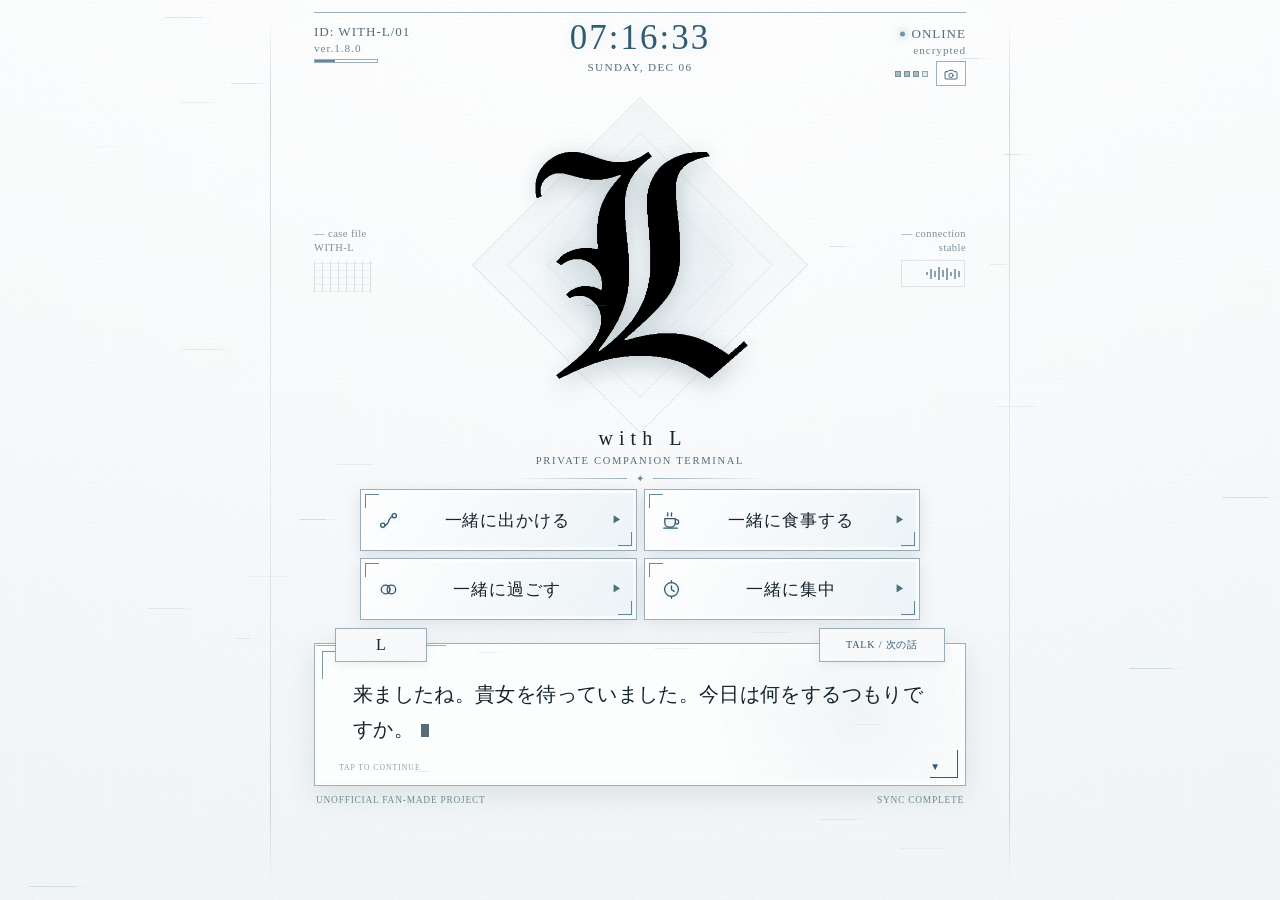
==== commit 91bcaf7d: "Update index.html" ====
--- a/index.html
+++ b/index.html
@@ -3,13 +3,13 @@
 <head>
 
 <!-- Google tag (gtag.js) -->
-<script async src="https://www.googletagmanager.com/gtag/js?id=G-DSW4MWCHRL"></script>
+<script async src="https://www.googletagmanager.com/gtag/js?id=G-RCQJ80N404"></script>
 <script>
   window.dataLayer = window.dataLayer || [];
   function gtag(){dataLayer.push(arguments);}
   gtag('js', new Date());
 
-  gtag('config', 'G-DSW4MWCHRL');
+  gtag('config', 'G-RCQJ80N404');
 </script>
   
   <meta charset="UTF-8">
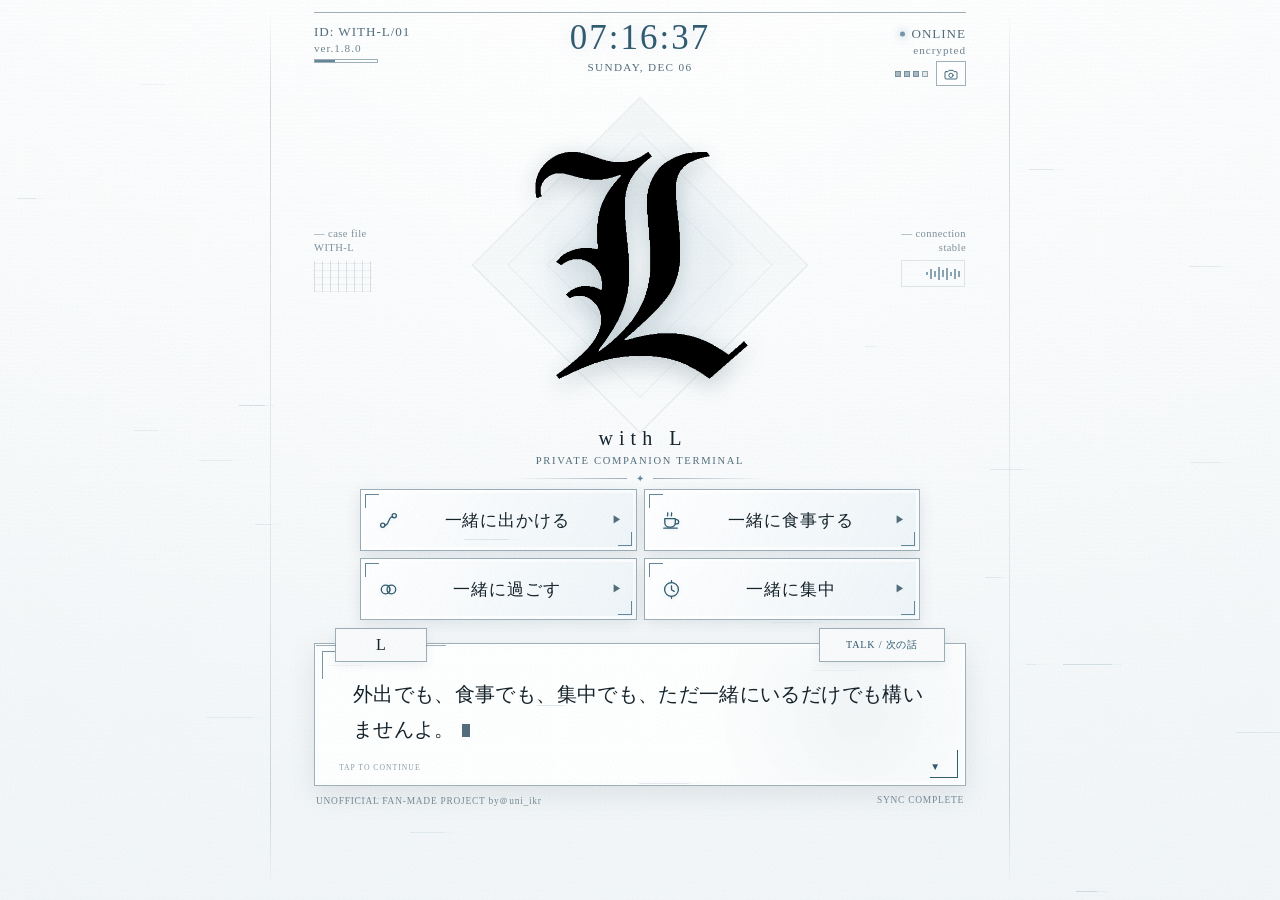
==== commit 7509bea6: "Update index.html" ====
--- a/index.html
+++ b/index.html
@@ -284,7 +284,7 @@
     </section>
 
     <footer class="footer-note">
-      <span>UNOFFICIAL FAN-MADE PROJECT</span>
+      <span>UNOFFICIAL FAN-MADE PROJECT by＠uni_ikr</span>
       <span id="syncText">SYNC COMPLETE</span>
     </footer>
   </main>
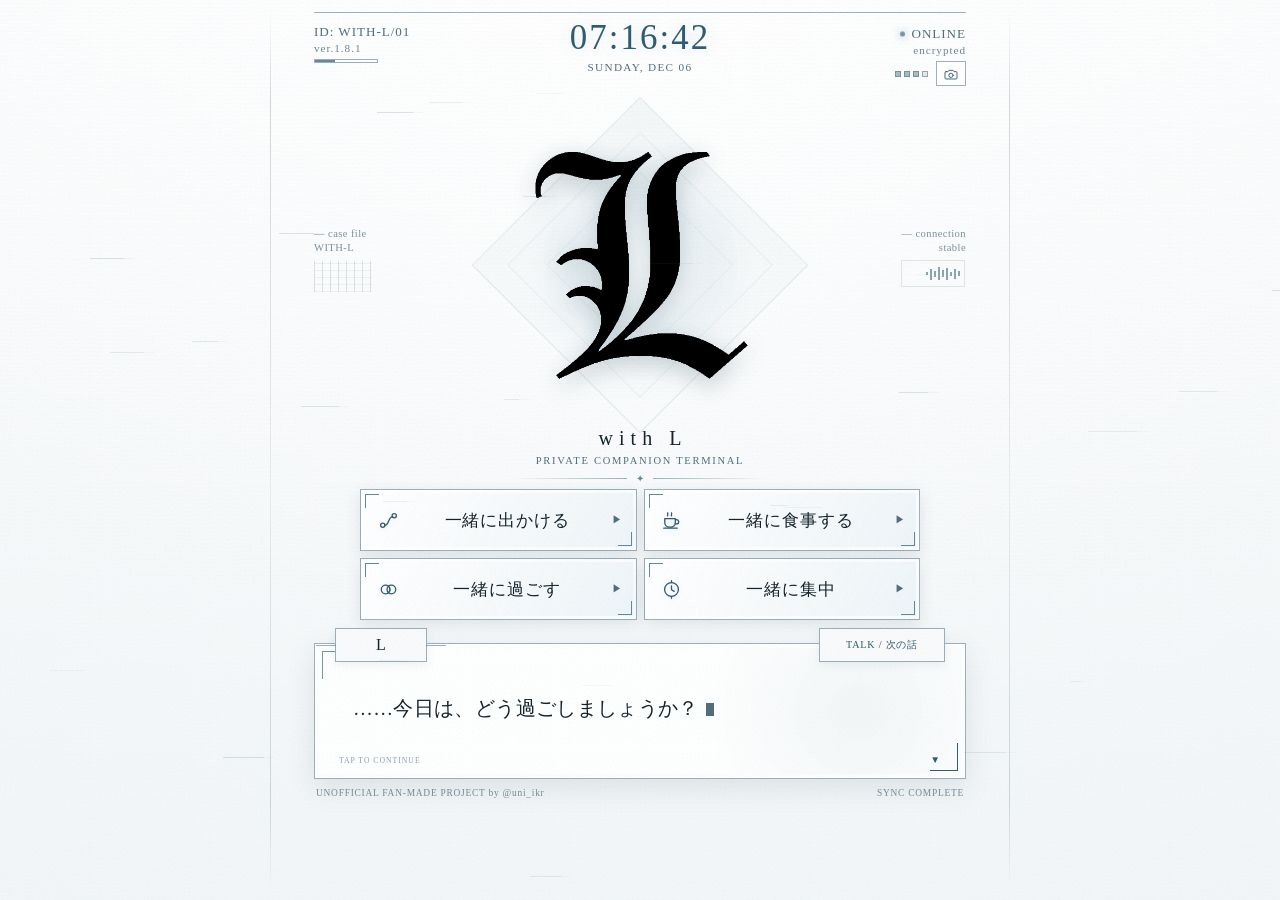
==== commit e6d436cc: "Update index.html" ====
--- a/index.html
+++ b/index.html
@@ -1,17 +1,6 @@
 <!DOCTYPE html>
 <html lang="ja">
 <head>
-
-<!-- Google tag (gtag.js) -->
-<script async src="https://www.googletagmanager.com/gtag/js?id=G-RCQJ80N404"></script>
-<script>
-  window.dataLayer = window.dataLayer || [];
-  function gtag(){dataLayer.push(arguments);}
-  gtag('js', new Date());
-
-  gtag('config', 'G-RCQJ80N404');
-</script>
-  
   <meta charset="UTF-8">
   <meta name="viewport" content="width=device-width, initial-scale=1, viewport-fit=cover">
   <meta name="theme-color" content="#f5f7f8">
@@ -36,7 +25,7 @@
     <header class="top-hud" aria-label="端末情報">
       <div class="hud-block hud-left">
         <p class="hud-main">ID: WITH-L/01</p>
-        <p class="hud-sub">ver.1.8.0</p>
+        <p class="hud-sub">ver.1.8.1</p>
         <div class="mini-meter" aria-hidden="true"><span></span></div>
       </div>
 
@@ -284,7 +273,7 @@
     </section>
 
     <footer class="footer-note">
-      <span>UNOFFICIAL FAN-MADE PROJECT by＠uni_ikr</span>
+      <span>UNOFFICIAL FAN-MADE PROJECT by @uni_ikr</span>
       <span id="syncText">SYNC COMPLETE</span>
     </footer>
   </main>
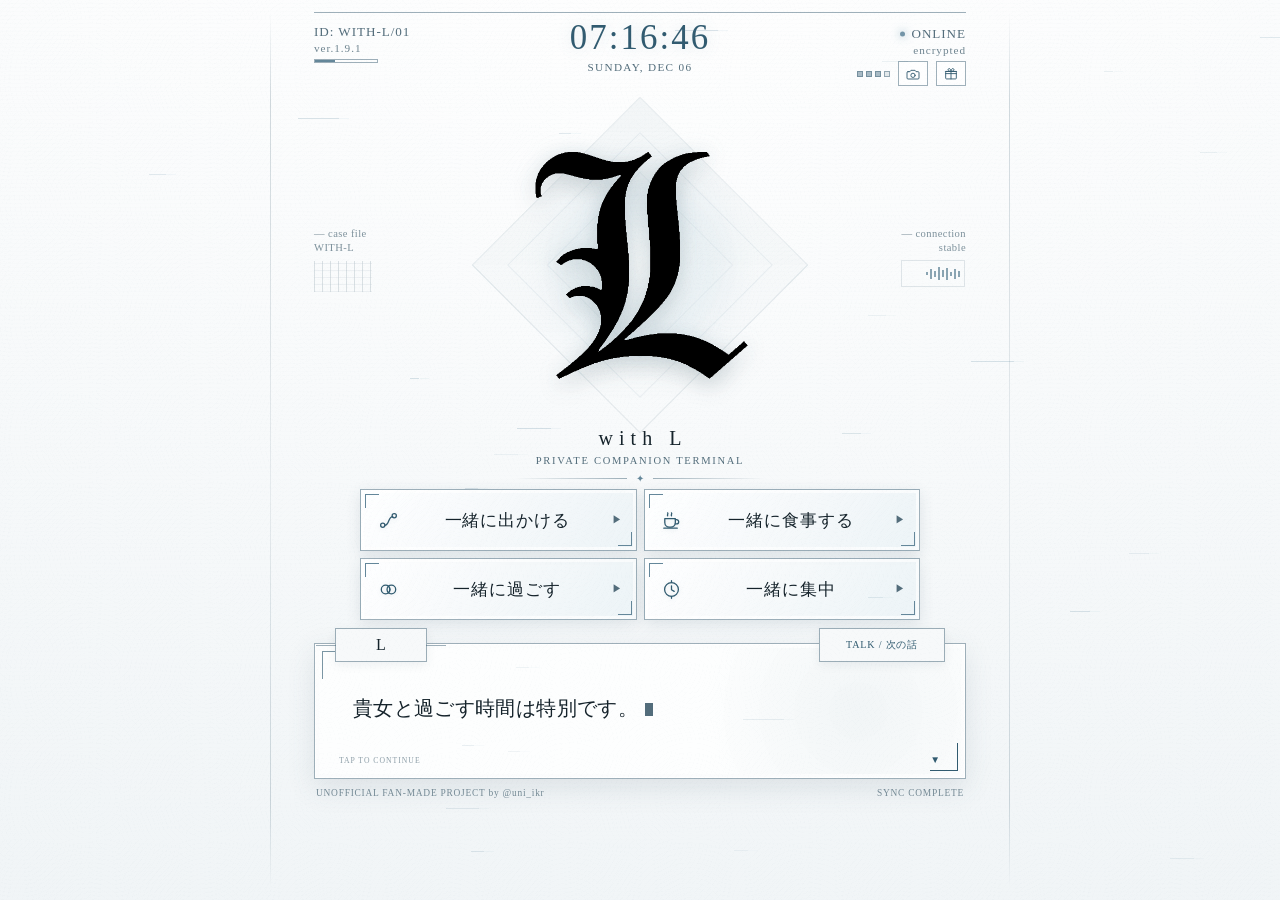
==== commit 6e44110d: "Update index.html" ====
--- a/index.html
+++ b/index.html
@@ -25,7 +25,7 @@
     <header class="top-hud" aria-label="端末情報">
       <div class="hud-block hud-left">
         <p class="hud-main">ID: WITH-L/01</p>
-        <p class="hud-sub">ver.1.8.1</p>
+        <p class="hud-sub">ver.1.9.1</p>
         <div class="mini-meter" aria-hidden="true"><span></span></div>
       </div>
 
@@ -52,6 +52,21 @@
             <svg viewBox="0 0 24 24" aria-hidden="true">
               <path d="M4.5 8.5h3l1.4-2h6.2l1.4 2h3a1.5 1.5 0 0 1 1.5 1.5v8a1.5 1.5 0 0 1-1.5 1.5h-15A1.5 1.5 0 0 1 3 18v-8a1.5 1.5 0 0 1 1.5-1.5Z"></path>
               <circle cx="12" cy="14" r="3.2"></circle>
+            </svg>
+          </button>
+
+          <button
+            id="sweetModeButton"
+            class="photo-launch-button sweet-launch-button"
+            type="button"
+            aria-label="差し入れ画面を開く"
+            title="SWEET LINK"
+          >
+            <svg viewBox="0 0 24 24" aria-hidden="true">
+              <rect x="4" y="8.2" width="16" height="11.2" rx="1.2"></rect>
+              <path d="M3.5 8.2h17M12 8.2v11.2M4 11.4h16"></path>
+              <path d="M12 8.1c-2.8 0-4.5-1-4.5-2.5 0-1 .8-1.7 1.9-1.7 1.5 0 2.6 1.4 2.6 4.2Z"></path>
+              <path d="M12 8.1c2.8 0 4.5-1 4.5-2.5 0-1-.8-1.7-1.9-1.7-1.5 0-2.6 1.4-2.6 4.2Z"></path>
             </svg>
           </button>
         </div>
@@ -280,6 +295,129 @@
 
 
   <section
+    id="sweetScreen"
+    class="sweet-screen"
+    role="dialog"
+    aria-modal="true"
+    aria-label="Lへ差し入れを渡す画面"
+    hidden
+  >
+    <div class="sweet-grain" aria-hidden="true"></div>
+
+    <header class="sweet-topbar">
+      <button
+        id="sweetCloseButton"
+        class="sweet-close-button"
+        type="button"
+        aria-label="差し入れ画面を閉じる"
+      >
+        <svg viewBox="0 0 24 24" aria-hidden="true">
+          <path d="M6 6l12 12M18 6 6 18"></path>
+        </svg>
+      </button>
+
+      <div class="sweet-session-meta">
+        <p>SWEET LINK</p>
+        <span id="sweetStatus">WAITING FOR ITEM</span>
+      </div>
+
+      <span class="sweet-access-code" aria-hidden="true">WITH-L / 01</span>
+    </header>
+
+    <div class="sweet-stage">
+      <p class="sweet-record-code">SWEET TRANSFER / NO RECORD</p>
+
+      <div class="sweet-visual" aria-hidden="true">
+        <div class="sweet-logo-halo"></div>
+
+        <svg
+          class="sweet-heart-frame"
+          viewBox="0 0 260 235"
+          preserveAspectRatio="xMidYMid meet"
+        >
+          <path
+            class="sweet-heart-line sweet-heart-line-outer"
+            d="M130 218C108 195 39 148 22 96 8 53 39 18 79 18c24 0 42 13 51 34 9-21 27-34 51-34 40 0 71 35 57 78-17 52-86 99-108 122Z"
+          ></path>
+          <path
+            class="sweet-heart-line sweet-heart-line-inner"
+            d="M130 202C110 181 53 141 39 96 28 62 52 34 82 34c22 0 38 13 48 34 10-21 26-34 48-34 30 0 54 28 43 62-14 45-71 85-91 106Z"
+          ></path>
+        </svg>
+
+        <svg
+          class="sweet-vital"
+          viewBox="0 0 440 90"
+          preserveAspectRatio="none"
+        >
+          <path
+            class="sweet-vital-base"
+            d="M0 45H116l15-1 12-24 14 50 14-26h66l12-1 10-15 12 31 13-15H440"
+          ></path>
+          <path
+            class="sweet-vital-pulse"
+            d="M0 45H116l15-1 12-24 14 50 14-26h66l12-1 10-15 12 31 13-15H440"
+          ></path>
+        </svg>
+
+        <img
+          class="sweet-logo"
+          src="./l-logo.png"
+          alt=""
+          draggable="false"
+        >
+      </div>
+
+      <div class="sweet-copy" aria-live="polite">
+        <p id="sweetItemLabel" class="sweet-item-label">SELECT A SWEET</p>
+        <p id="sweetMessage" class="sweet-message">
+          差し入れですか。ありがとうございます。
+        </p>
+      </div>
+
+      <div id="sweetSelection" class="sweet-choice-grid">
+        <button type="button" data-sweet-item="cake">
+          <span>SHORTCAKE</span>
+          <small>ショートケーキ</small>
+        </button>
+        <button type="button" data-sweet-item="chocolate">
+          <span>CHOCOLATE</span>
+          <small>チョコレート</small>
+        </button>
+        <button type="button" data-sweet-item="wagashi">
+          <span>WAGASHI</span>
+          <small>和菓子</small>
+        </button>
+        <button type="button" data-sweet-item="choose">
+          <span>SELECT BY L</span>
+          <small>Lに選ばせる</small>
+        </button>
+      </div>
+
+      <div id="sweetAfterActions" class="sweet-action-grid" hidden>
+        <button type="button" data-sweet-action="watch">
+          食べるところを見る
+        </button>
+        <button type="button" data-sweet-action="share">
+          一口もらう
+        </button>
+        <button type="button" data-sweet-action="again">
+          もう一つ渡す
+        </button>
+        <button type="button" data-sweet-action="finish">
+          おしまい
+        </button>
+      </div>
+    </div>
+
+    <footer class="sweet-footer" aria-hidden="true">
+      <span>ITEM: SWEET</span>
+      <span>RECIPIENT: L</span>
+    </footer>
+  </section>
+
+
+  <section
     id="photoScreen"
     class="photo-screen"
     role="dialog"
--- a/style.css
+++ b/style.css
@@ -2507,3 +2507,533 @@
 .focus-screen.is-custom .focus-time-block time {
   font-size: clamp(2.8rem, 13vw, 4.35rem);
 }
+
+
+/* ========================================
+   SWEET LINK
+======================================== */
+
+body.sweet-mode-active {
+  overflow: hidden;
+}
+
+.sweet-launch-button svg {
+  width: 16px;
+  height: 16px;
+}
+
+.sweet-screen {
+  --sweet-ink: #30242a;
+  --sweet-muted: #8b727e;
+  --sweet-pink: #c985a2;
+  --sweet-pink-dark: #87596d;
+  --sweet-line: rgba(135, 89, 109, 0.40);
+  --sweet-line-soft: rgba(135, 89, 109, 0.16);
+
+  position: fixed;
+  inset: 0;
+  z-index: 150;
+  display: flex;
+  flex-direction: column;
+  min-width: 320px;
+  min-height: 100vh;
+  min-height: 100dvh;
+  padding:
+    calc(14px + var(--safe-top))
+    clamp(14px, 4vw, 34px)
+    calc(14px + var(--safe-bottom));
+  overflow: hidden;
+  color: var(--sweet-ink);
+  background:
+    radial-gradient(
+      circle at 50% 38%,
+      #ffffff 0,
+      #faf5f7 40%,
+      #efe5ea 100%
+    );
+  opacity: 0;
+  transform: scale(1.008);
+  transition:
+    opacity 280ms ease,
+    transform 340ms ease;
+  isolation: isolate;
+}
+
+.sweet-screen.is-open {
+  opacity: 1;
+  transform: scale(1);
+}
+
+.sweet-grain {
+  position: absolute;
+  inset: 0;
+  z-index: -1;
+  opacity: 0.14;
+  pointer-events: none;
+  background-image:
+    repeating-linear-gradient(
+      0deg,
+      rgba(97, 61, 76, 0.08) 0,
+      rgba(97, 61, 76, 0.08) 1px,
+      transparent 1px,
+      transparent 4px
+    );
+  mix-blend-mode: multiply;
+}
+
+.sweet-topbar {
+  position: relative;
+  z-index: 5;
+  display: grid;
+  grid-template-columns: 40px minmax(0, 1fr) auto;
+  align-items: center;
+  gap: 12px;
+  flex: 0 0 auto;
+  min-height: 48px;
+  padding: 0 0 10px;
+  border-bottom: 1px solid var(--sweet-line-soft);
+}
+
+.sweet-close-button {
+  display: grid;
+  place-items: center;
+  width: 38px;
+  height: 38px;
+  padding: 0;
+  color: var(--sweet-pink-dark);
+  border: 1px solid var(--sweet-line);
+  background: rgba(255, 255, 255, 0.58);
+  cursor: pointer;
+}
+
+.sweet-close-button svg {
+  width: 16px;
+  height: 16px;
+  fill: none;
+  stroke: currentColor;
+  stroke-width: 1.2;
+  stroke-linecap: round;
+}
+
+.sweet-session-meta {
+  min-width: 0;
+  text-align: center;
+}
+
+.sweet-session-meta p,
+.sweet-session-meta span {
+  display: block;
+  margin: 0;
+  font-family: var(--font-display);
+  letter-spacing: 0.15em;
+}
+
+.sweet-session-meta p {
+  color: var(--sweet-pink-dark);
+  font-size: clamp(0.60rem, 2.2vw, 0.72rem);
+}
+
+.sweet-session-meta span {
+  margin-top: 4px;
+  color: var(--sweet-muted);
+  font-size: 0.46rem;
+}
+
+.sweet-access-code {
+  color: var(--sweet-muted);
+  font-family: var(--font-display);
+  font-size: 0.50rem;
+  letter-spacing: 0.12em;
+  white-space: nowrap;
+}
+
+.sweet-stage {
+  position: relative;
+  display: flex;
+  flex: 1 1 auto;
+  flex-direction: column;
+  align-items: center;
+  justify-content: center;
+  min-height: 0;
+  padding: 10px 0 8px;
+}
+
+.sweet-record-code {
+  margin: 0 0 2px;
+  color: rgba(135, 89, 109, 0.60);
+  font-family: var(--font-display);
+  font-size: 0.46rem;
+  letter-spacing: 0.16em;
+}
+
+.sweet-visual {
+  position: relative;
+  display: grid;
+  place-items: center;
+  width: min(64vw, 355px);
+  aspect-ratio: 1 / 1;
+  flex: 0 1 auto;
+}
+
+.sweet-logo-halo {
+  position: absolute;
+  width: 76%;
+  height: 76%;
+  border-radius: 50%;
+  background:
+    radial-gradient(
+      circle,
+      rgba(255, 255, 255, 0.96),
+      rgba(201, 133, 162, 0.16) 42%,
+      transparent 72%
+    );
+  filter: blur(12px);
+  opacity: 0.48;
+  transition:
+    opacity 500ms ease,
+    transform 500ms ease;
+}
+
+.sweet-heart-frame {
+  position: absolute;
+  z-index: 1;
+  width: 90%;
+  height: 90%;
+  overflow: visible;
+  opacity: 0;
+  transform: scale(0.94);
+  transition:
+    opacity 560ms ease,
+    transform 680ms cubic-bezier(0.22, 1, 0.36, 1);
+}
+
+.sweet-heart-line {
+  fill: none;
+  stroke: var(--sweet-pink);
+  stroke-linecap: round;
+  stroke-linejoin: round;
+  vector-effect: non-scaling-stroke;
+}
+
+.sweet-heart-line-outer {
+  stroke-width: 0.82;
+  opacity: 0.64;
+  filter: drop-shadow(0 0 5px rgba(201, 133, 162, 0.18));
+}
+
+.sweet-heart-line-inner {
+  stroke-width: 0.48;
+  opacity: 0.38;
+}
+
+.sweet-vital {
+  position: absolute;
+  z-index: 1;
+  width: 112%;
+  height: 72px;
+  overflow: visible;
+  opacity: 0;
+  transition: opacity 520ms ease;
+}
+
+.sweet-vital path {
+  fill: none;
+  stroke-linecap: round;
+  stroke-linejoin: round;
+  vector-effect: non-scaling-stroke;
+}
+
+.sweet-vital-base {
+  stroke: rgba(135, 89, 109, 0.10);
+  stroke-width: 0.72;
+}
+
+.sweet-vital-pulse {
+  stroke: var(--sweet-pink);
+  stroke-width: 1.08;
+  stroke-dasharray: 70 560;
+  opacity: 0.90;
+  filter:
+    drop-shadow(0 0 3px rgba(201, 133, 162, 0.42))
+    drop-shadow(0 0 8px rgba(201, 133, 162, 0.14));
+}
+
+.sweet-logo {
+  position: relative;
+  z-index: 2;
+  width: 58%;
+  max-height: 58%;
+  object-fit: contain;
+  filter:
+    drop-shadow(0 5px 12px rgba(74, 45, 58, 0.12))
+    drop-shadow(0 0 15px rgba(201, 133, 162, 0.08));
+  transition:
+    transform 500ms ease,
+    filter 500ms ease;
+}
+
+.sweet-screen.is-gifted .sweet-heart-frame {
+  opacity: 1;
+  transform: scale(1);
+  animation: sweetHeartBreath 3.2s ease-in-out infinite;
+}
+
+.sweet-screen.is-gifted .sweet-vital {
+  opacity: 0.88;
+}
+
+.sweet-screen.is-gifted .sweet-vital-pulse {
+  animation: sweetVitalTrace 2.6s linear infinite;
+}
+
+.sweet-screen.is-gifted .sweet-logo-halo {
+  opacity: 0.78;
+  transform: scale(1.04);
+}
+
+.sweet-screen.is-pulsing .sweet-logo {
+  animation: sweetLogoPulse 1.4s ease-out both;
+}
+
+.sweet-screen.is-pulsing .sweet-heart-frame {
+  animation:
+    sweetHeartPulse 1.4s ease-out both,
+    sweetHeartBreath 3.2s 1.4s ease-in-out infinite;
+}
+
+.sweet-copy {
+  width: min(92%, 620px);
+  min-height: 5.7em;
+  margin-top: -2.6vh;
+  text-align: center;
+}
+
+.sweet-item-label {
+  margin: 0 0 7px;
+  color: var(--sweet-pink-dark);
+  font-family: var(--font-display);
+  font-size: clamp(0.56rem, 2.3vw, 0.70rem);
+  letter-spacing: 0.16em;
+}
+
+.sweet-message {
+  margin: 0;
+  color: var(--sweet-ink);
+  font-family: var(--font-jp);
+  font-size: clamp(0.94rem, 3.8vw, 1.12rem);
+  line-height: 1.68;
+  letter-spacing: 0.02em;
+  text-wrap: balance;
+}
+
+.sweet-choice-grid,
+.sweet-action-grid {
+  display: grid;
+  grid-template-columns: repeat(2, minmax(0, 1fr));
+  gap: 7px;
+  width: min(100%, 560px);
+  margin-top: 12px;
+}
+
+.sweet-choice-grid button,
+.sweet-action-grid button {
+  min-height: 48px;
+  padding: 7px 10px;
+  color: var(--sweet-pink-dark);
+  border: 1px solid var(--sweet-line);
+  background:
+    linear-gradient(
+      135deg,
+      rgba(255, 255, 255, 0.76),
+      rgba(244, 233, 238, 0.64)
+    );
+  box-shadow: inset 0 0 0 2px rgba(255, 255, 255, 0.34);
+  cursor: pointer;
+  transition:
+    border-color 160ms ease,
+    background 160ms ease,
+    transform 160ms ease;
+}
+
+.sweet-choice-grid button:hover,
+.sweet-choice-grid button:active,
+.sweet-action-grid button:hover,
+.sweet-action-grid button:active {
+  border-color: var(--sweet-pink-dark);
+  background: rgba(255, 249, 252, 0.90);
+  transform: translateY(-1px);
+}
+
+.sweet-choice-grid button span,
+.sweet-choice-grid button small {
+  display: block;
+}
+
+.sweet-choice-grid button span {
+  font-family: var(--font-display);
+  font-size: 0.58rem;
+  letter-spacing: 0.13em;
+}
+
+.sweet-choice-grid button small {
+  margin-top: 4px;
+  color: var(--sweet-muted);
+  font-family: var(--font-jp);
+  font-size: 0.78rem;
+  letter-spacing: 0.02em;
+}
+
+.sweet-action-grid button {
+  font-family: var(--font-jp);
+  font-size: 0.86rem;
+  letter-spacing: 0.025em;
+}
+
+.sweet-footer {
+  display: flex;
+  align-items: center;
+  justify-content: space-between;
+  gap: 16px;
+  flex: 0 0 auto;
+  padding-top: 9px;
+  color: rgba(135, 89, 109, 0.56);
+  border-top: 1px solid var(--sweet-line-soft);
+  font-family: var(--font-display);
+  font-size: 0.46rem;
+  letter-spacing: 0.13em;
+}
+
+@keyframes sweetVitalTrace {
+  0% {
+    opacity: 0;
+    stroke-dashoffset: 90;
+  }
+  8% {
+    opacity: 0.88;
+  }
+  32% {
+    opacity: 0.44;
+  }
+  100% {
+    opacity: 0;
+    stroke-dashoffset: -560;
+  }
+}
+
+@keyframes sweetHeartBreath {
+  0%, 100% {
+    opacity: 0.68;
+    transform: scale(0.985);
+  }
+  50% {
+    opacity: 1;
+    transform: scale(1.018);
+  }
+}
+
+@keyframes sweetHeartPulse {
+  0% {
+    opacity: 0.42;
+    transform: scale(0.94);
+  }
+  24% {
+    opacity: 1;
+    transform: scale(1.045);
+  }
+  48% {
+    opacity: 0.78;
+    transform: scale(0.995);
+  }
+  100% {
+    opacity: 0.92;
+    transform: scale(1);
+  }
+}
+
+@keyframes sweetLogoPulse {
+  0%,
+  100% {
+    transform: scale(1);
+  }
+  22% {
+    transform: scale(1.025);
+    filter:
+      drop-shadow(0 5px 12px rgba(74, 45, 58, 0.12))
+      drop-shadow(0 0 20px rgba(201, 133, 162, 0.20));
+  }
+  48% {
+    transform: scale(0.995);
+  }
+}
+
+@media (max-height: 720px) {
+  .sweet-screen {
+    padding-top: calc(9px + var(--safe-top));
+    padding-bottom: calc(9px + var(--safe-bottom));
+  }
+
+  .sweet-topbar {
+    min-height: 42px;
+    padding-bottom: 7px;
+  }
+
+  .sweet-visual {
+    width: min(43vh, 290px);
+  }
+
+  .sweet-copy {
+    min-height: 4.8em;
+    margin-top: -2vh;
+  }
+
+  .sweet-message {
+    font-size: clamp(0.88rem, 3.4vw, 1rem);
+    line-height: 1.52;
+  }
+
+  .sweet-choice-grid,
+  .sweet-action-grid {
+    margin-top: 8px;
+  }
+
+  .sweet-choice-grid button,
+  .sweet-action-grid button {
+    min-height: 42px;
+    padding-top: 5px;
+    padding-bottom: 5px;
+  }
+}
+
+@media (max-width: 380px) {
+  .hud-tools {
+    gap: 5px;
+  }
+
+  .photo-launch-button {
+    width: 28px;
+  }
+
+  .sweet-screen {
+    padding-right: 12px;
+    padding-left: 12px;
+  }
+
+  .sweet-topbar {
+    grid-template-columns: 36px minmax(0, 1fr) auto;
+    gap: 7px;
+  }
+
+  .sweet-access-code {
+    font-size: 0.43rem;
+  }
+
+  .sweet-choice-grid,
+  .sweet-action-grid {
+    gap: 5px;
+  }
+
+  .sweet-choice-grid button small,
+  .sweet-action-grid button {
+    font-size: 0.74rem;
+  }
+}
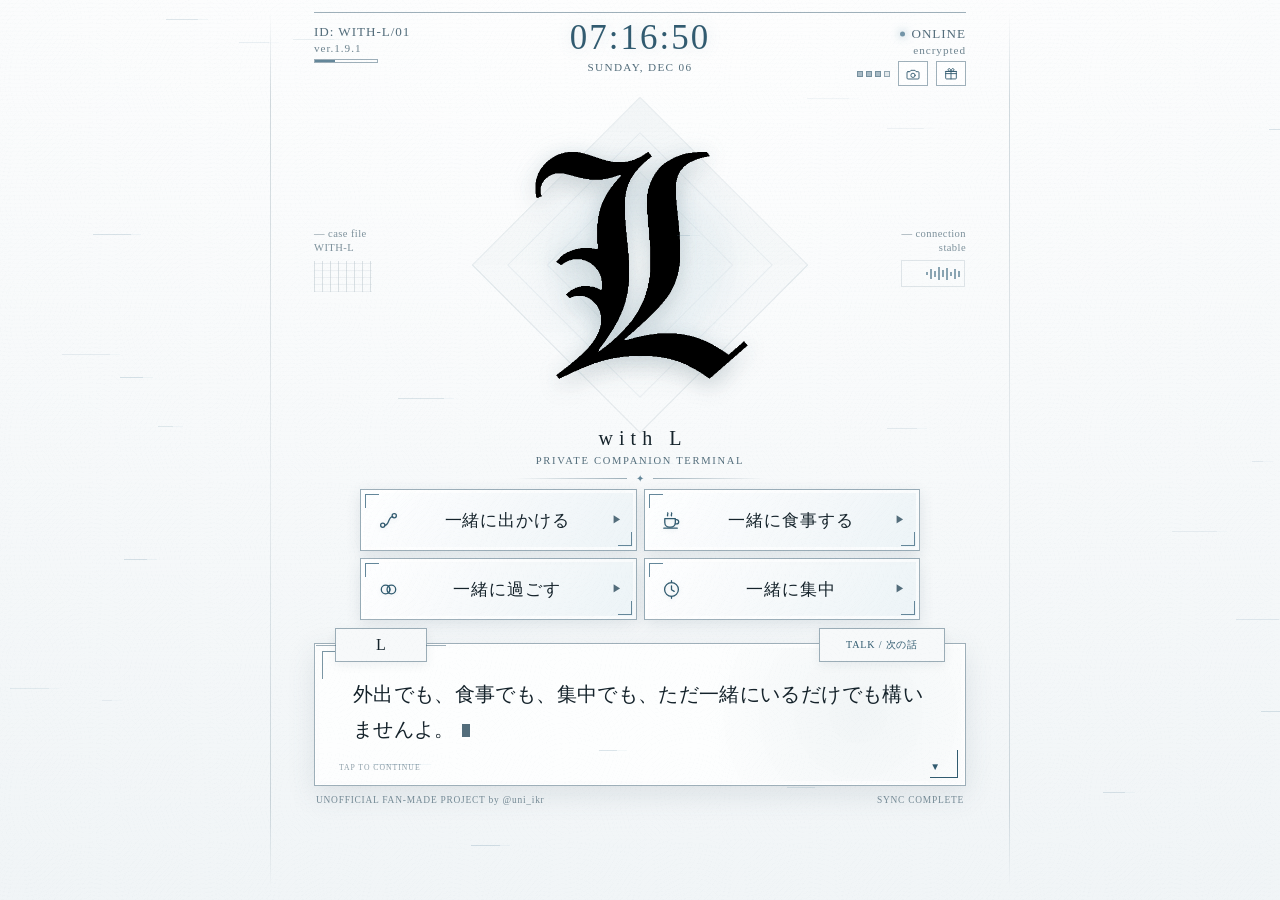
==== commit c8b2638a: "Update index.html" ====
--- a/index.html
+++ b/index.html
@@ -1,6 +1,17 @@
 <!DOCTYPE html>
 <html lang="ja">
 <head>
+
+<!-- Google tag (gtag.js) -->
+<script async src="https://www.googletagmanager.com/gtag/js?id=G-RCQJ80N404"></script>
+<script>
+  window.dataLayer = window.dataLayer || [];
+  function gtag(){dataLayer.push(arguments);}
+  gtag('js', new Date());
+
+  gtag('config', 'G-RCQJ80N404');
+</script>
+  
   <meta charset="UTF-8">
   <meta name="viewport" content="width=device-width, initial-scale=1, viewport-fit=cover">
   <meta name="theme-color" content="#f5f7f8">
